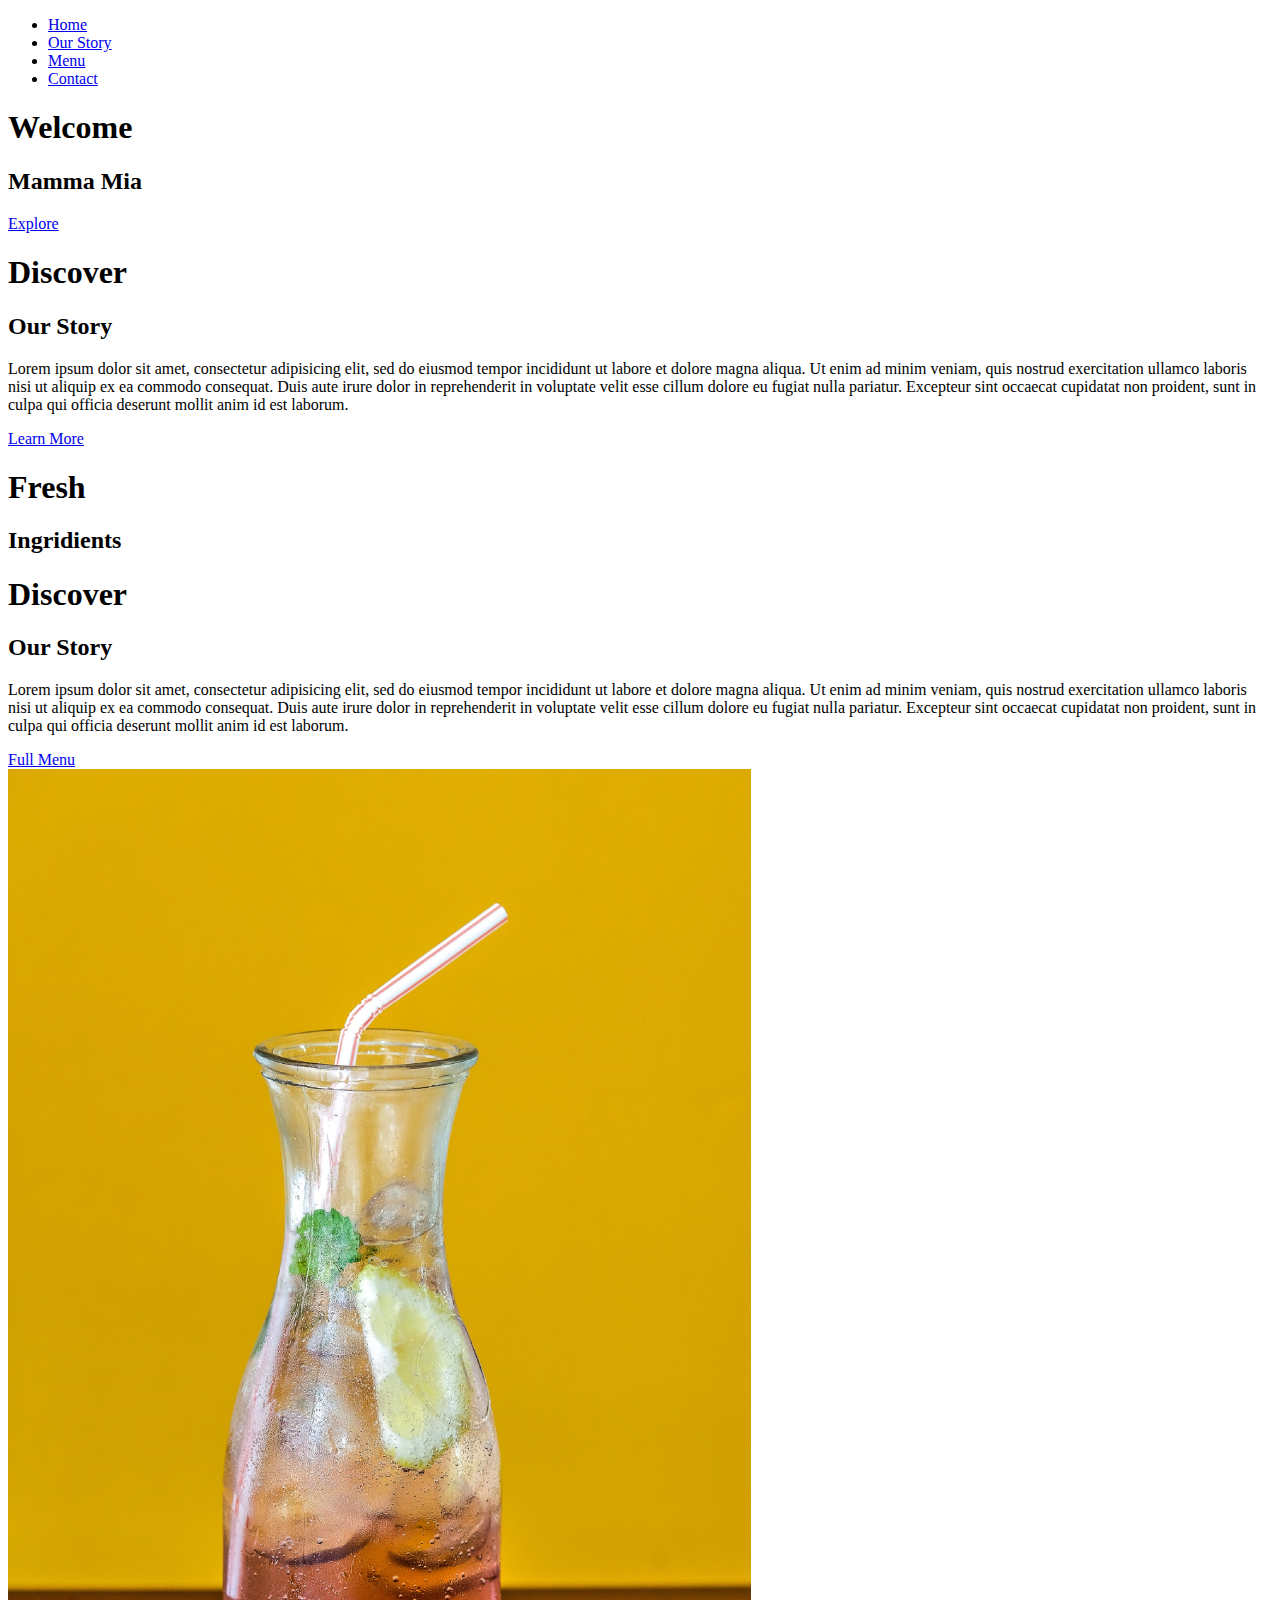
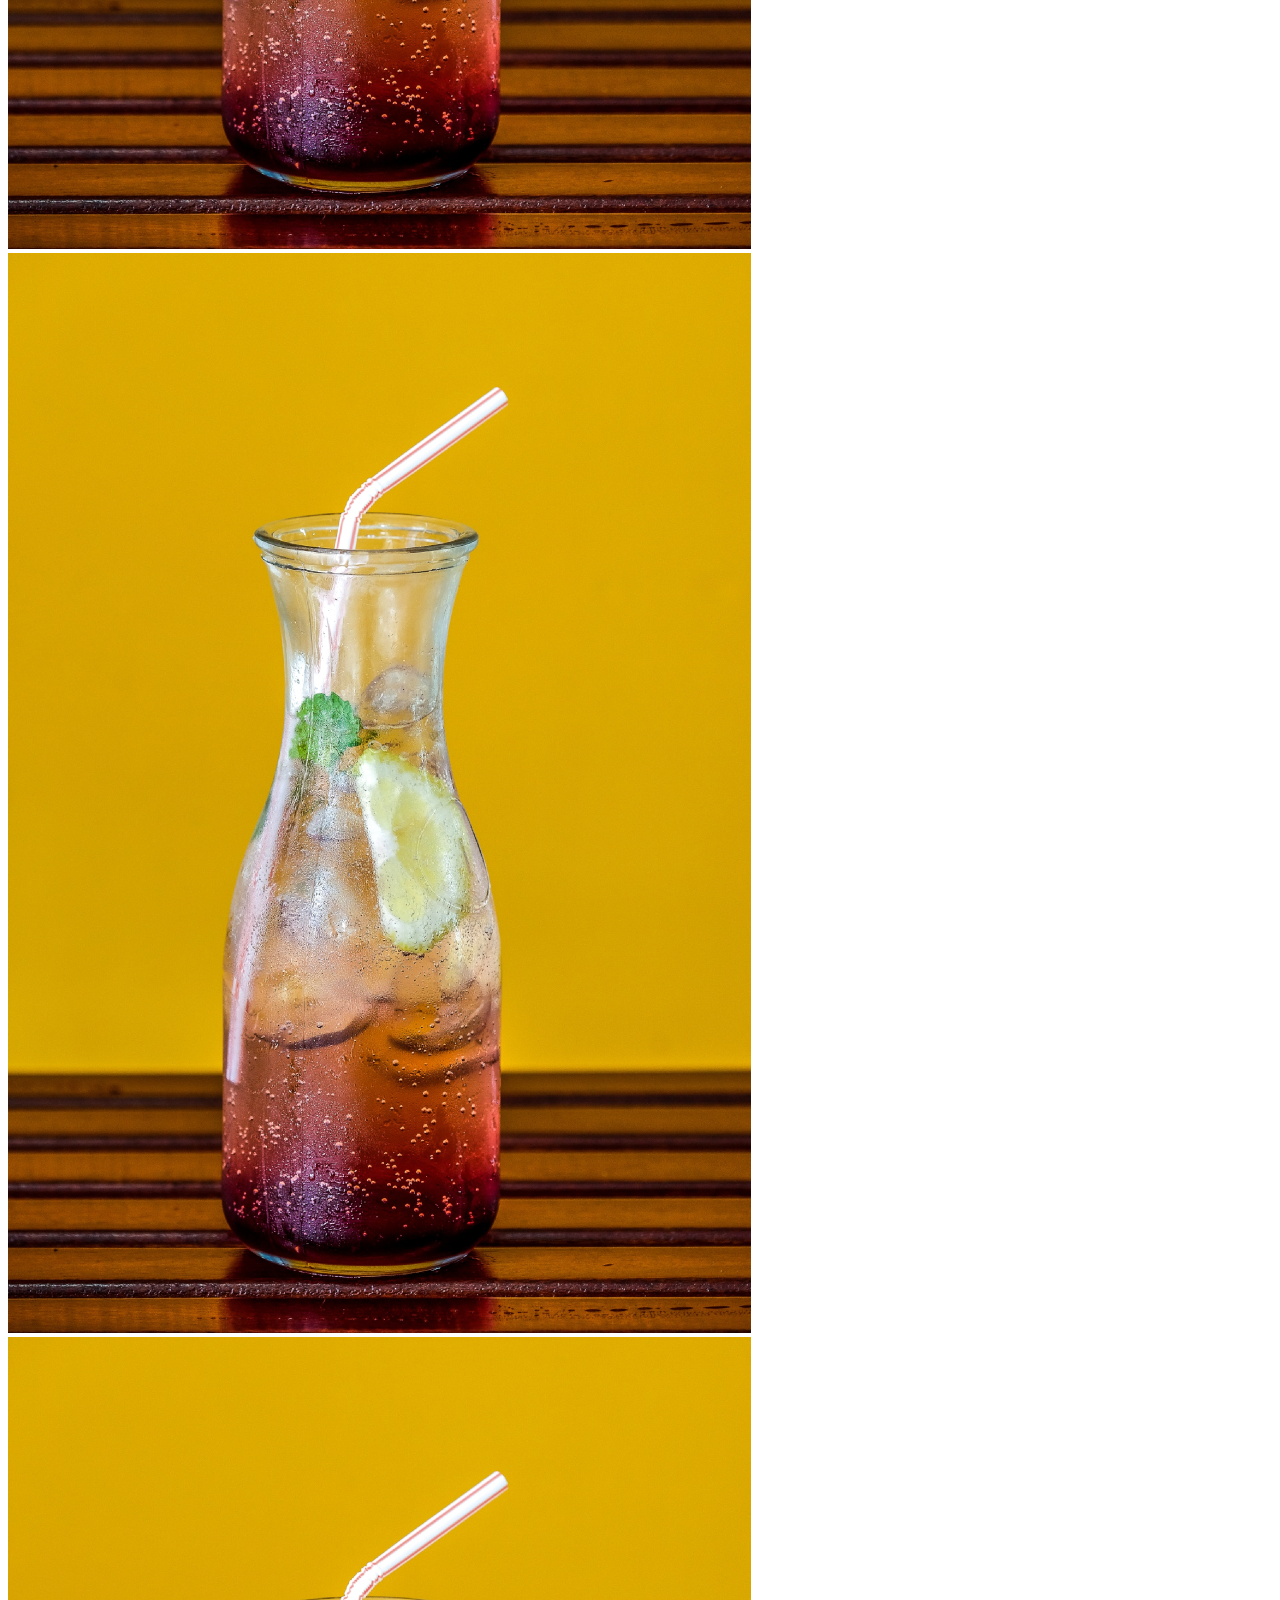
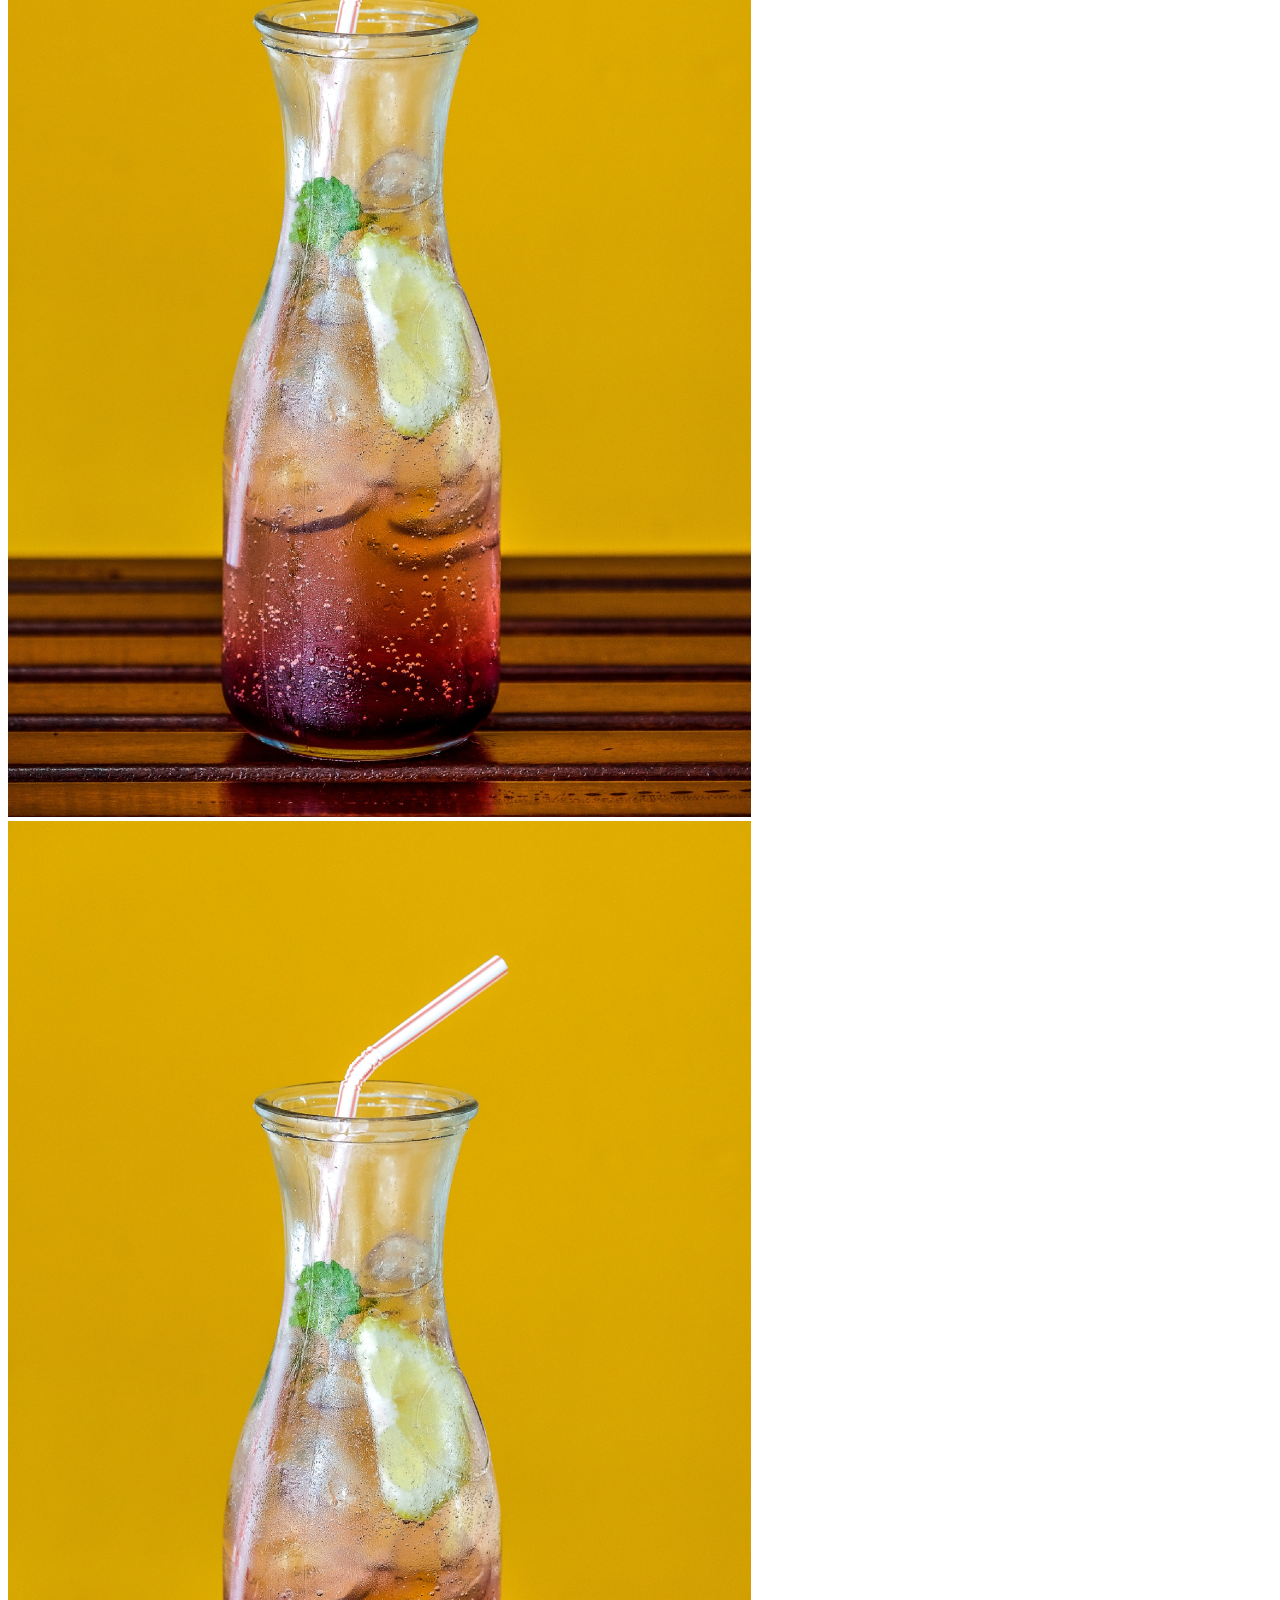
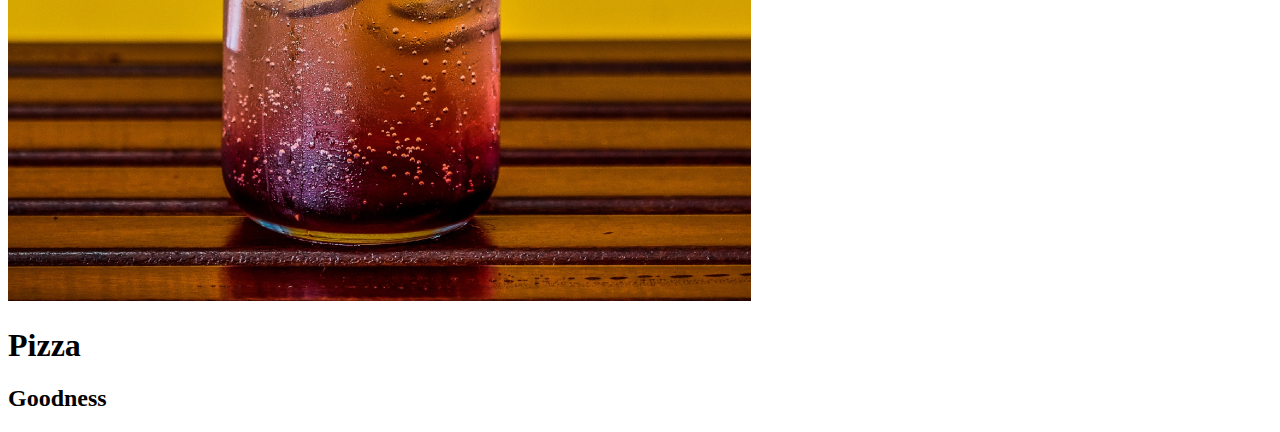
==== index.html @ bb750ffd "added first files" ====
<!DOCTYPE html>
<html lang="en">
<head>
    <meta charset="UTF-8">
    <meta name="viewport" content="width=device-width, initial-scale=1">
    <title>Pizza Mamma Mia</title>
    <link rel="stylesheet" href="styles.css">
</head>
<body>
	<header>
		<div class="manu">
			<span class="bar"></span>
		</div>
		<nav class="nav">
			<div class="overlay">
				<ul>
					<li><a href="#home">Home</a></li>
					<li><a href="#story">Our Story</a></li>
					<li><a href="#menu">Menu</a></li>
					<li><a href="#contact">Contact</a></li>
				</ul>
			</div>
		</nav>
		<div class="main-text">
			<h1>Welcome</h1>
			<h2>Mamma Mia</h2>
			<a href="#" class="btn main-btn">Explore</a>
		</div>
	</header>

	<section class="our-story" id="story">
		<div class="container">
			<h1 class="custom-font">Discover</h1>
			<h2 class="custom-font-secondary">Our Story</h2>
			<p>Lorem ipsum dolor sit amet, consectetur adipisicing elit, sed do eiusmod
			tempor incididunt ut labore et dolore magna aliqua. Ut enim ad minim veniam,
			quis nostrud exercitation ullamco laboris nisi ut aliquip ex ea commodo
			consequat. Duis aute irure dolor in reprehenderit in voluptate velit esse
			cillum dolore eu fugiat nulla pariatur. Excepteur sint occaecat cupidatat non
			proident, sunt in culpa qui officia deserunt mollit anim id est laborum.
			</p>
			<a href="#" class="btn btn-info">Learn More</a>
			<div class="store"></div>
		</div>
	</section>

    <section class="fresh-ingridients between-sec">
    	<div class="container">
    		<h1 class="custom-font">Fresh</h1>
    		<h2 class="custom-font-secondary between-sec-color">Ingridients</h2>
    	</div>
    </section>

    <section class="our-menu" id="menu">
		<div class="container">
			<h1 class="custom-font">Discover</h1>
			<h2 class="custom-font-secondary">Our Story</h2>
			<p>Lorem ipsum dolor sit amet, consectetur adipisicing elit, sed do eiusmod
			tempor incididunt ut labore et dolore magna aliqua. Ut enim ad minim veniam,
			quis nostrud exercitation ullamco laboris nisi ut aliquip ex ea commodo
			consequat. Duis aute irure dolor in reprehenderit in voluptate velit esse
			cillum dolore eu fugiat nulla pariatur. Excepteur sint occaecat cupidatat non
			proident, sunt in culpa qui officia deserunt mollit anim id est laborum.
			</p>
			<a href="#" class="btn btn-info">Full Menu</a>
			<div class="image-group">
				<img src="images/lemonade.jpeg" alt="">
				<img src="images/lemonade.jpeg" alt="">
				<img src="images/lemonade.jpeg" alt="">
				<img src="images/lemonade.jpeg" alt="">
			</div>
		</div>
	</section>

	<section class="pizza-goodness between-sec">
    	<div class="container">
    		<h1 class="custom-font">Pizza</h1>
    		<h2 class="custom-font-secondary between-sec-color">Goodness</h2>
    	</div>
    </section>

    <script src="https://ajax.googleapis.com/ajax/libs/jquery/3.3.1/jquery.min.js"></script>
    <script type="text/javascript" src="scripts.js"></script>
</body>
</html>
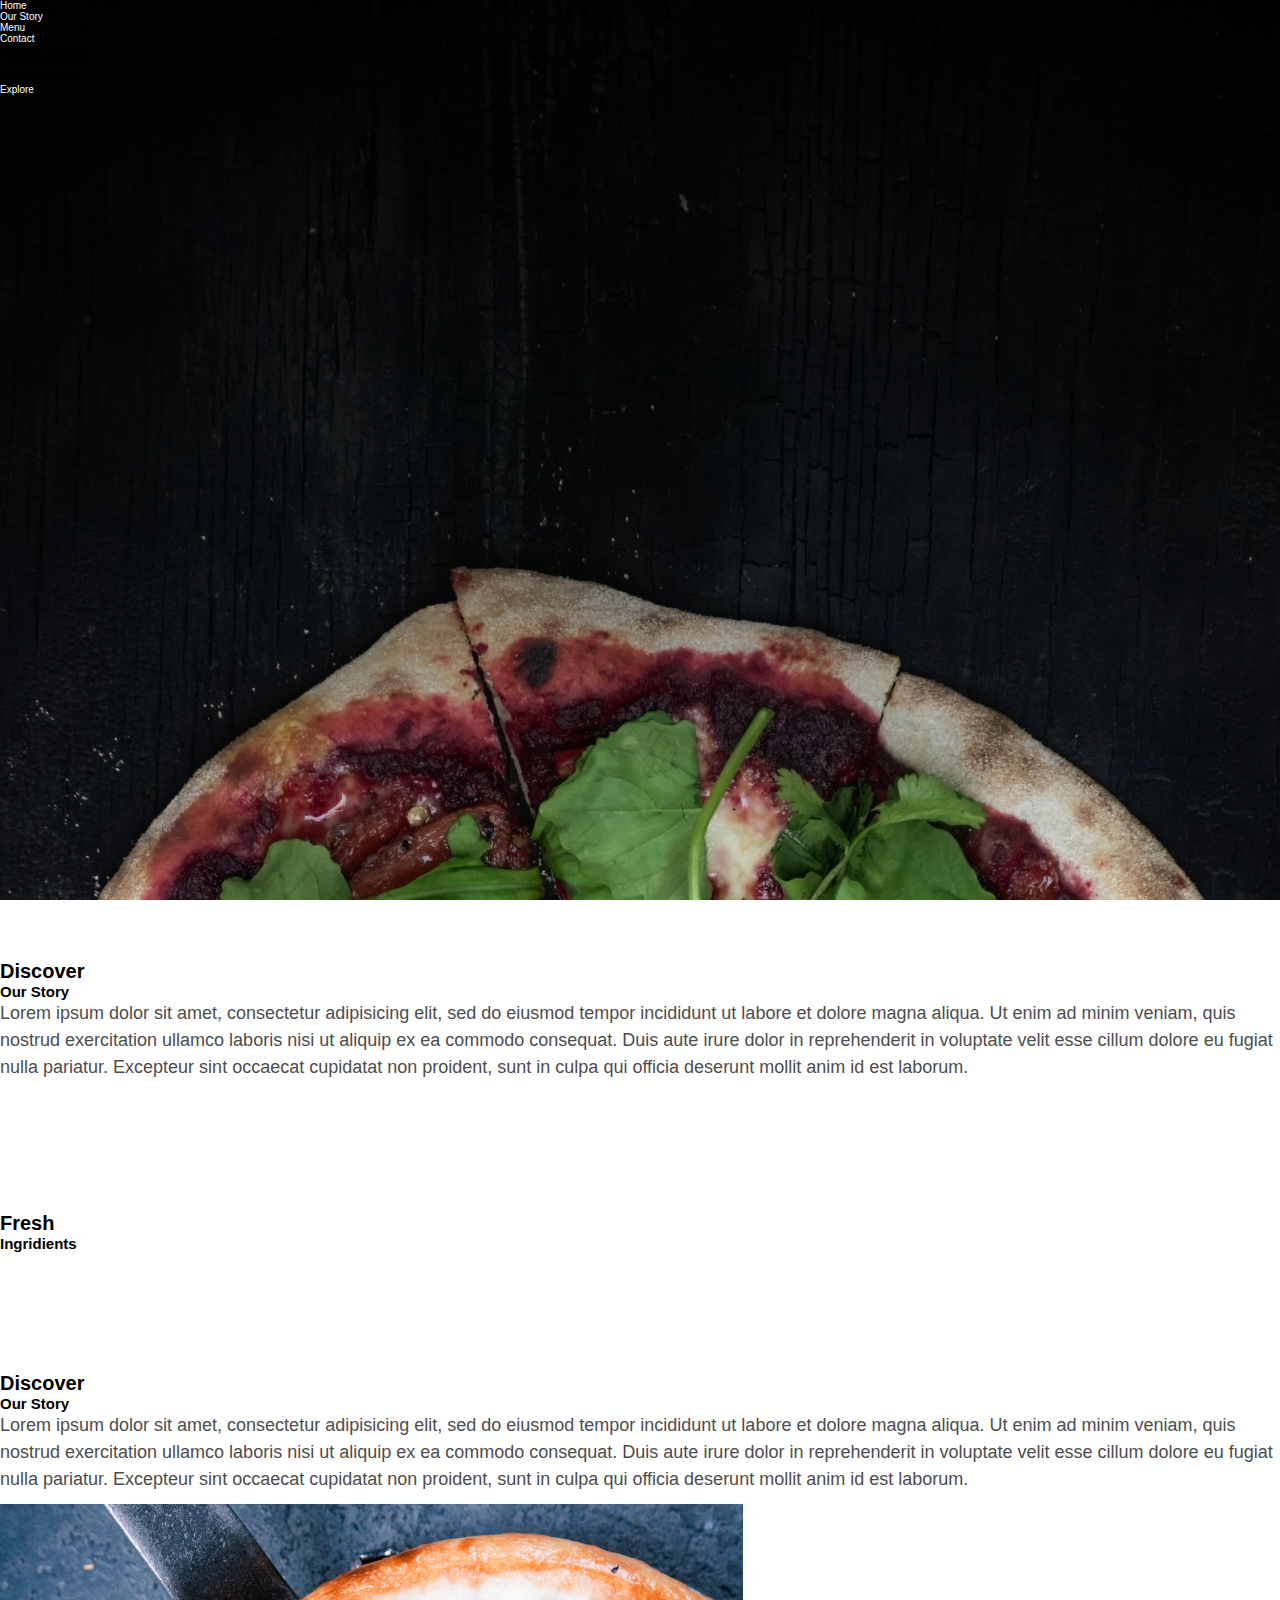
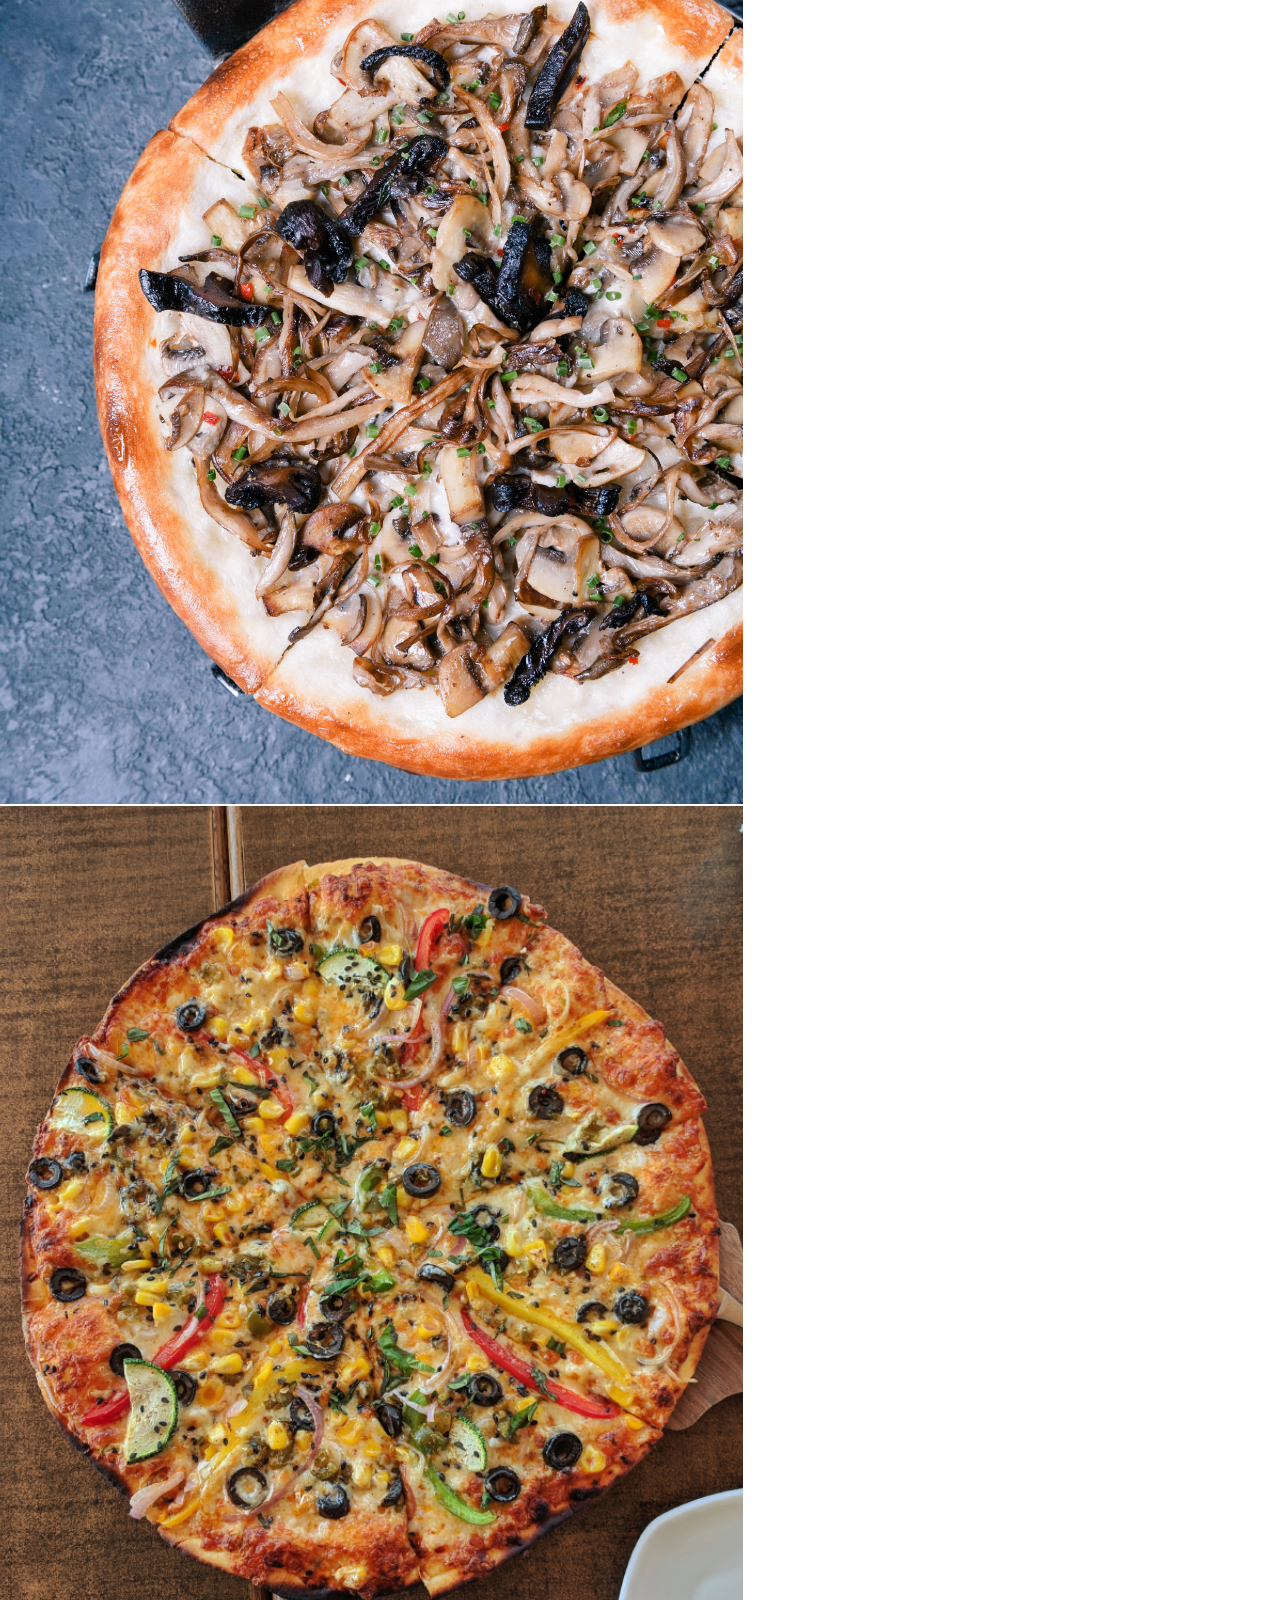
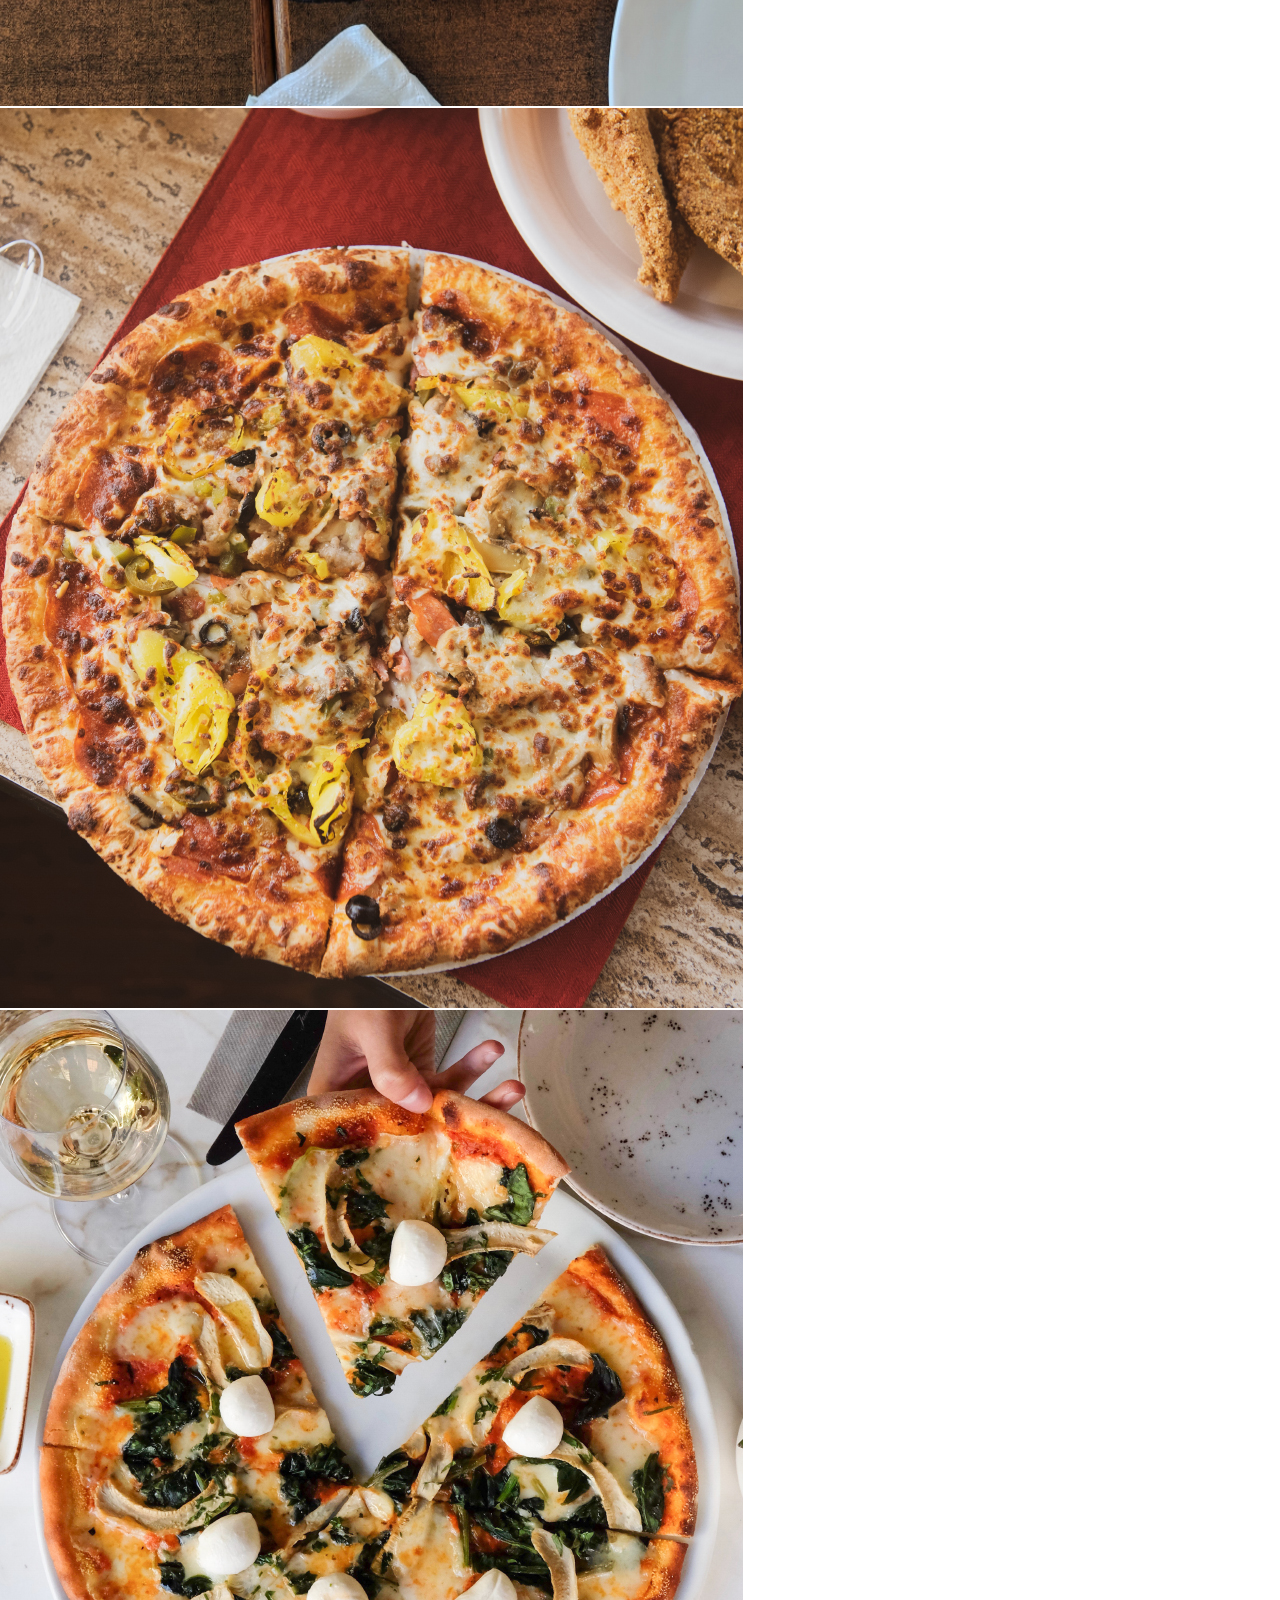
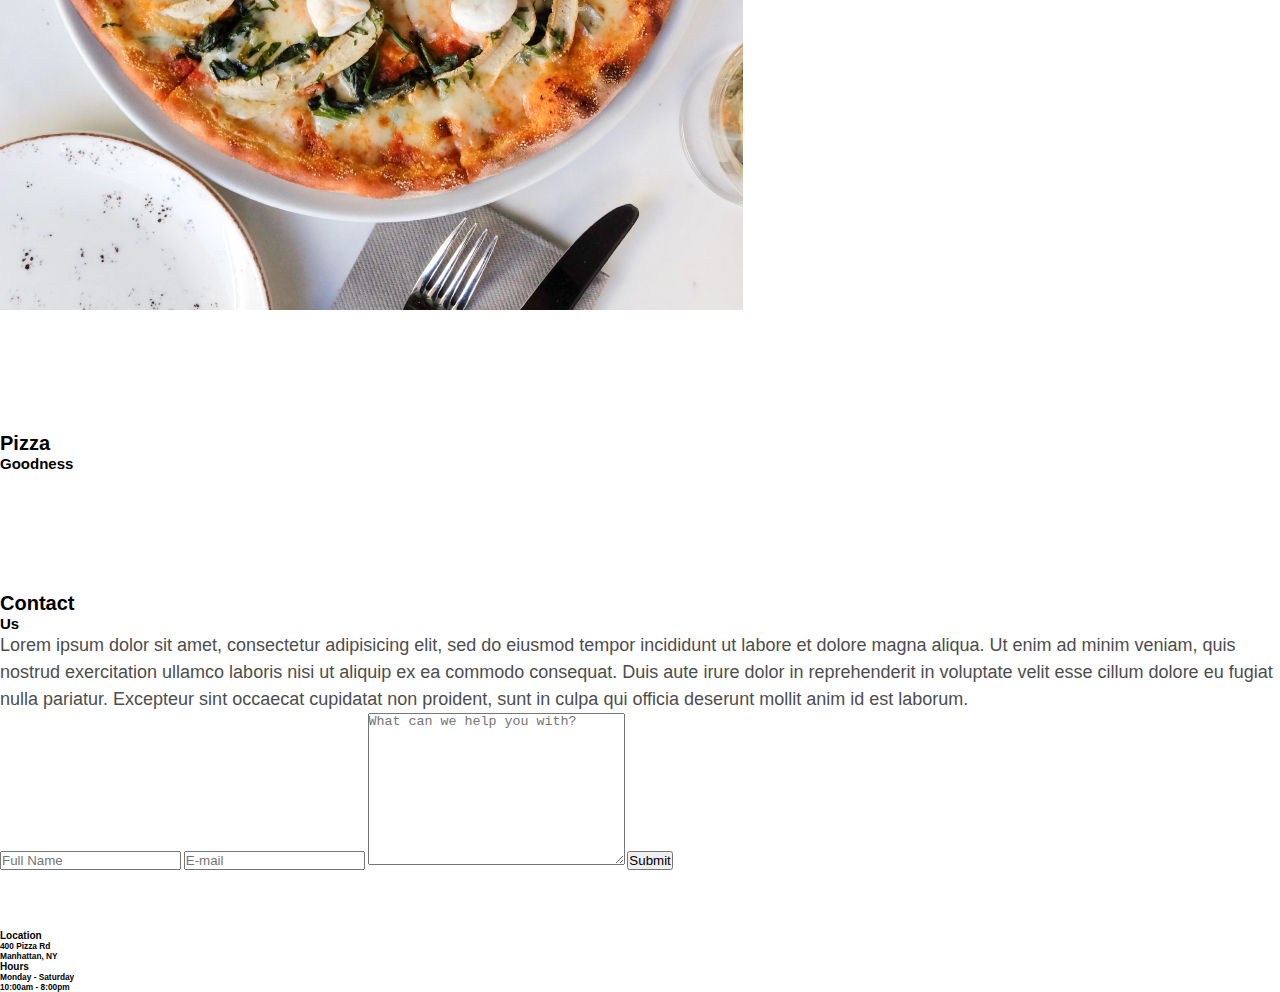
==== commit ac6e07b3: "added first part of css" ====
--- a/index.html
+++ b/index.html
@@ -64,10 +64,10 @@
 			</p>
 			<a href="#" class="btn btn-info">Full Menu</a>
 			<div class="image-group">
-				<img src="images/lemonade.jpeg" alt="">
-				<img src="images/lemonade.jpeg" alt="">
-				<img src="images/lemonade.jpeg" alt="">
-				<img src="images/lemonade.jpeg" alt="">
+				<img src="images/pizza.jpg" alt="">
+				<img src="images/pizza2.jpg" alt="">
+				<img src="images/pizza3.jpg" alt="">
+				<img src="images/pizza4.jpg" alt="">
 			</div>
 		</div>
 	</section>
@@ -78,6 +78,43 @@
     		<h2 class="custom-font-secondary between-sec-color">Goodness</h2>
     	</div>
     </section>
+    <section class="contact-us" id="contact">
+		<div class="container">
+			<h1 class="custom-font">Contact</h1>
+			<h2 class="custom-font-secondary">Us</h2>
+			<p>Lorem ipsum dolor sit amet, consectetur adipisicing elit, sed do eiusmod
+			tempor incididunt ut labore et dolore magna aliqua. Ut enim ad minim veniam,
+			quis nostrud exercitation ullamco laboris nisi ut aliquip ex ea commodo
+			consequat. Duis aute irure dolor in reprehenderit in voluptate velit esse
+			cillum dolore eu fugiat nulla pariatur. Excepteur sint occaecat cupidatat non
+			proident, sunt in culpa qui officia deserunt mollit anim id est laborum.
+			</p>
+			<form action="">
+				<input type="text" class="input" placeholder="Full Name" name="name" required>
+				<input type="text" class="input" placeholder="E-mail" name="email" required>
+				<textarea name="message" id="" cols="30" rows="10" class="text-area" placeholder="What can we help you with?" required=""></textarea>
+				<input type="submit" name="" class="input btn btn-submit">
+			</form>
+		</div>
+	</section>
+	<footer>
+		<div class="locations">
+			<h4>Location</h4>
+			<div class="location">
+				<h5>400 Pizza Rd <br>
+				Manhattan, NY
+				</h5>
+			</div>
+		</div>
+		<div class="hours">
+			<h4>Hours</h4>
+			<div class="days">
+				<h5>Monday - Saturday<br>
+				10:00am - 8:00pm
+				</h5>
+			</div>
+		</div>
+	</footer>
 
     <script src="https://ajax.googleapis.com/ajax/libs/jquery/3.3.1/jquery.min.js"></script>
     <script type="text/javascript" src="scripts.js"></script>
--- a/styles.css
+++ b/styles.css
@@ -0,0 +1,75 @@
+/*start global styles*/
+*,
+*::before,
+*::after{
+	margin: 0;
+	padding: 0;
+	box-sizing: border-box;
+}
+
+html{
+	font-size: 10px;
+	font-family: 'Roboto', sans-serif;
+}
+
+:root{
+	--main-font-color: #f2b632;
+	--main-white: #fff;
+	--main-font-dark-gray:#4d4d4d;
+	--main-footer-bg-color:#141414;
+	--main-footer-family:'Cheddar Jack', cursive;
+}
+ 
+section{
+	padding: 6rem 0;
+}
+
+p{
+	line-height: 1.5;
+	font-size: 1.8rem;
+	font-weight: 300;
+	color: var(--main-font-dark-gray);
+}
+
+a{
+	text-decoration: none;
+	color: var(--main-white);
+}
+/*end global styles*/
+
+/*start reusable classes*/
+/*end reusable classes*/
+
+/*start header*/
+header{
+	width: 100%;
+	height: 100vh;
+	background: linear-gradient(to bottom, rgba(0,0,0,0.9), transparent), url('images/hero.jpg') bottom no-repeat;
+	background-size: cover;
+}	
+/*start header - nav toggle*/
+/*end header - nav toggle*/
+/*start header - nav*/
+/*end header - nav*/
+/*start header - main text*/
+/*end header - main text*/
+/*end header*/
+
+
+/*start our story*/
+/*end our story*/
+
+/*start fresh ingridients*/
+/*end fresh ingridients*/
+
+/*start our menu*/
+/*end our menu*/
+
+/*start pizza goodness*/
+/*end pizza goodness*/
+
+/*start contact*/
+/*end contact*/
+
+/*start footer*/
+/*end footer*/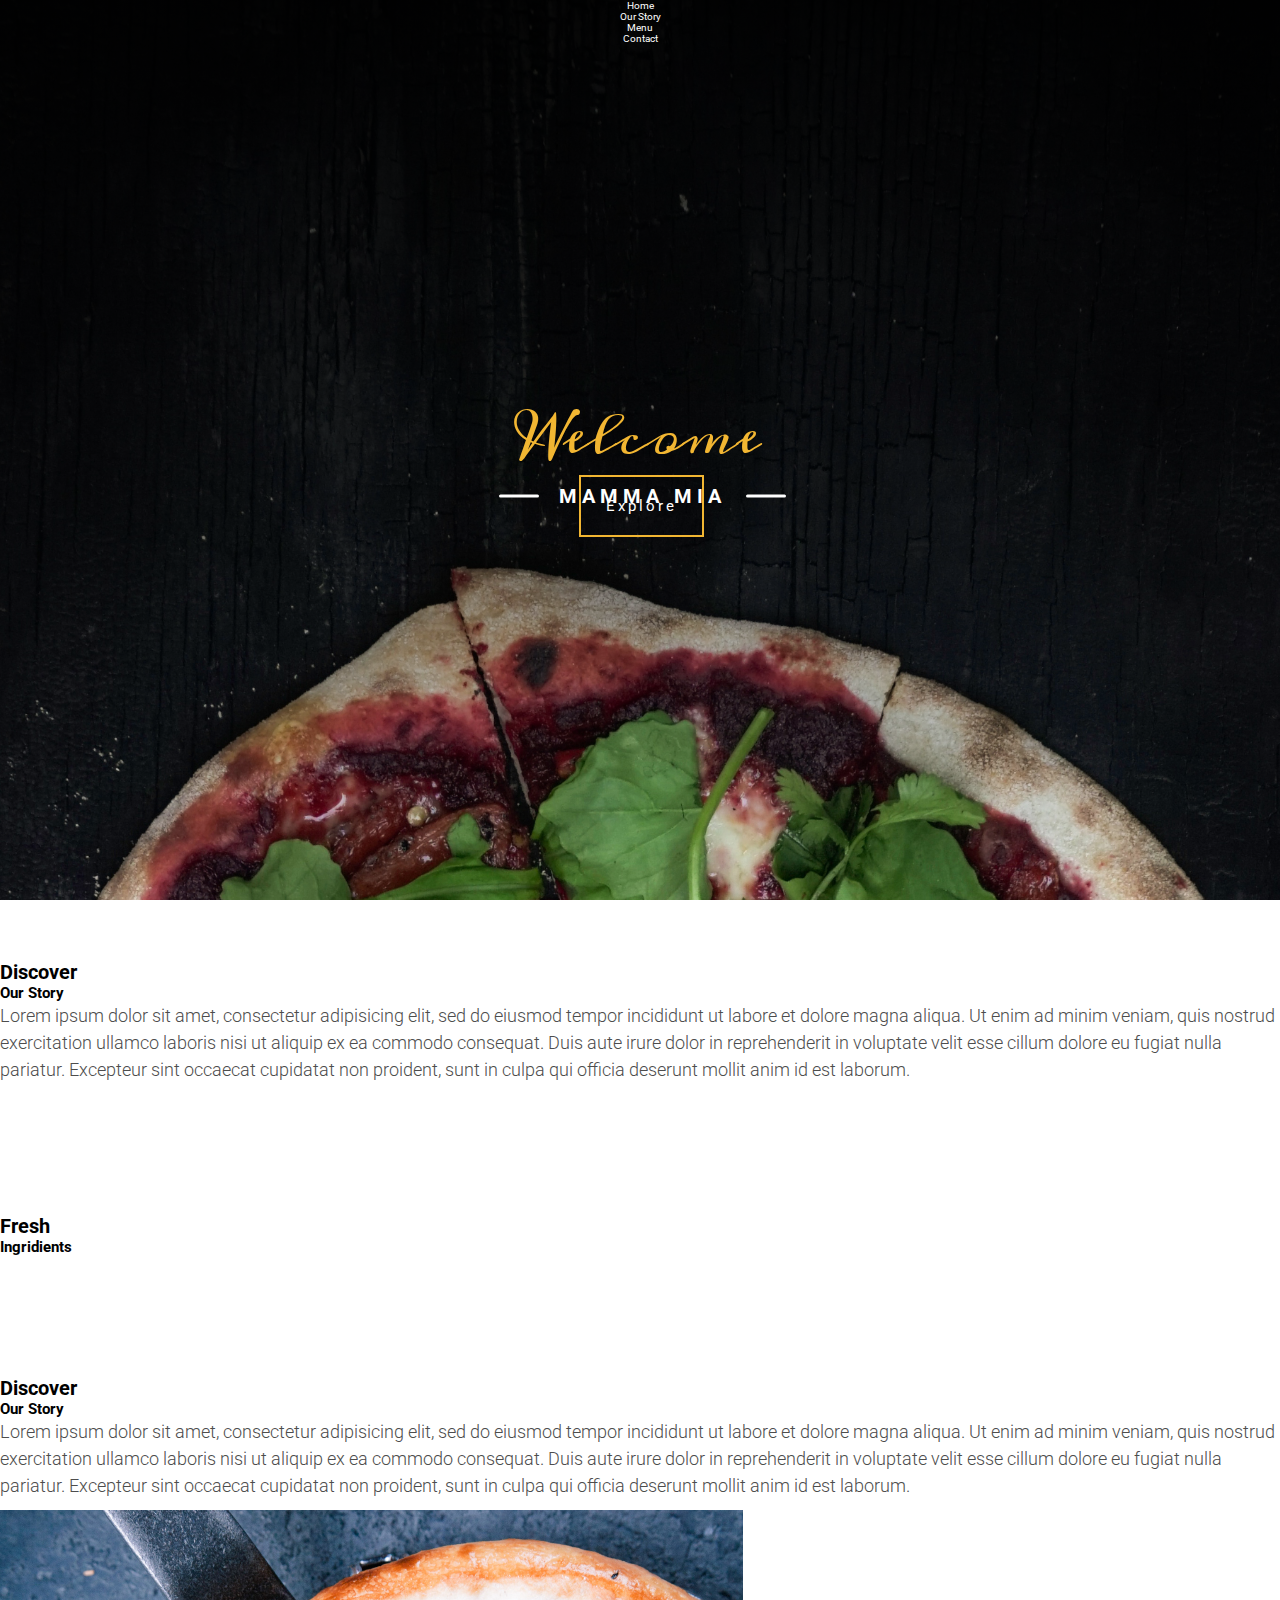
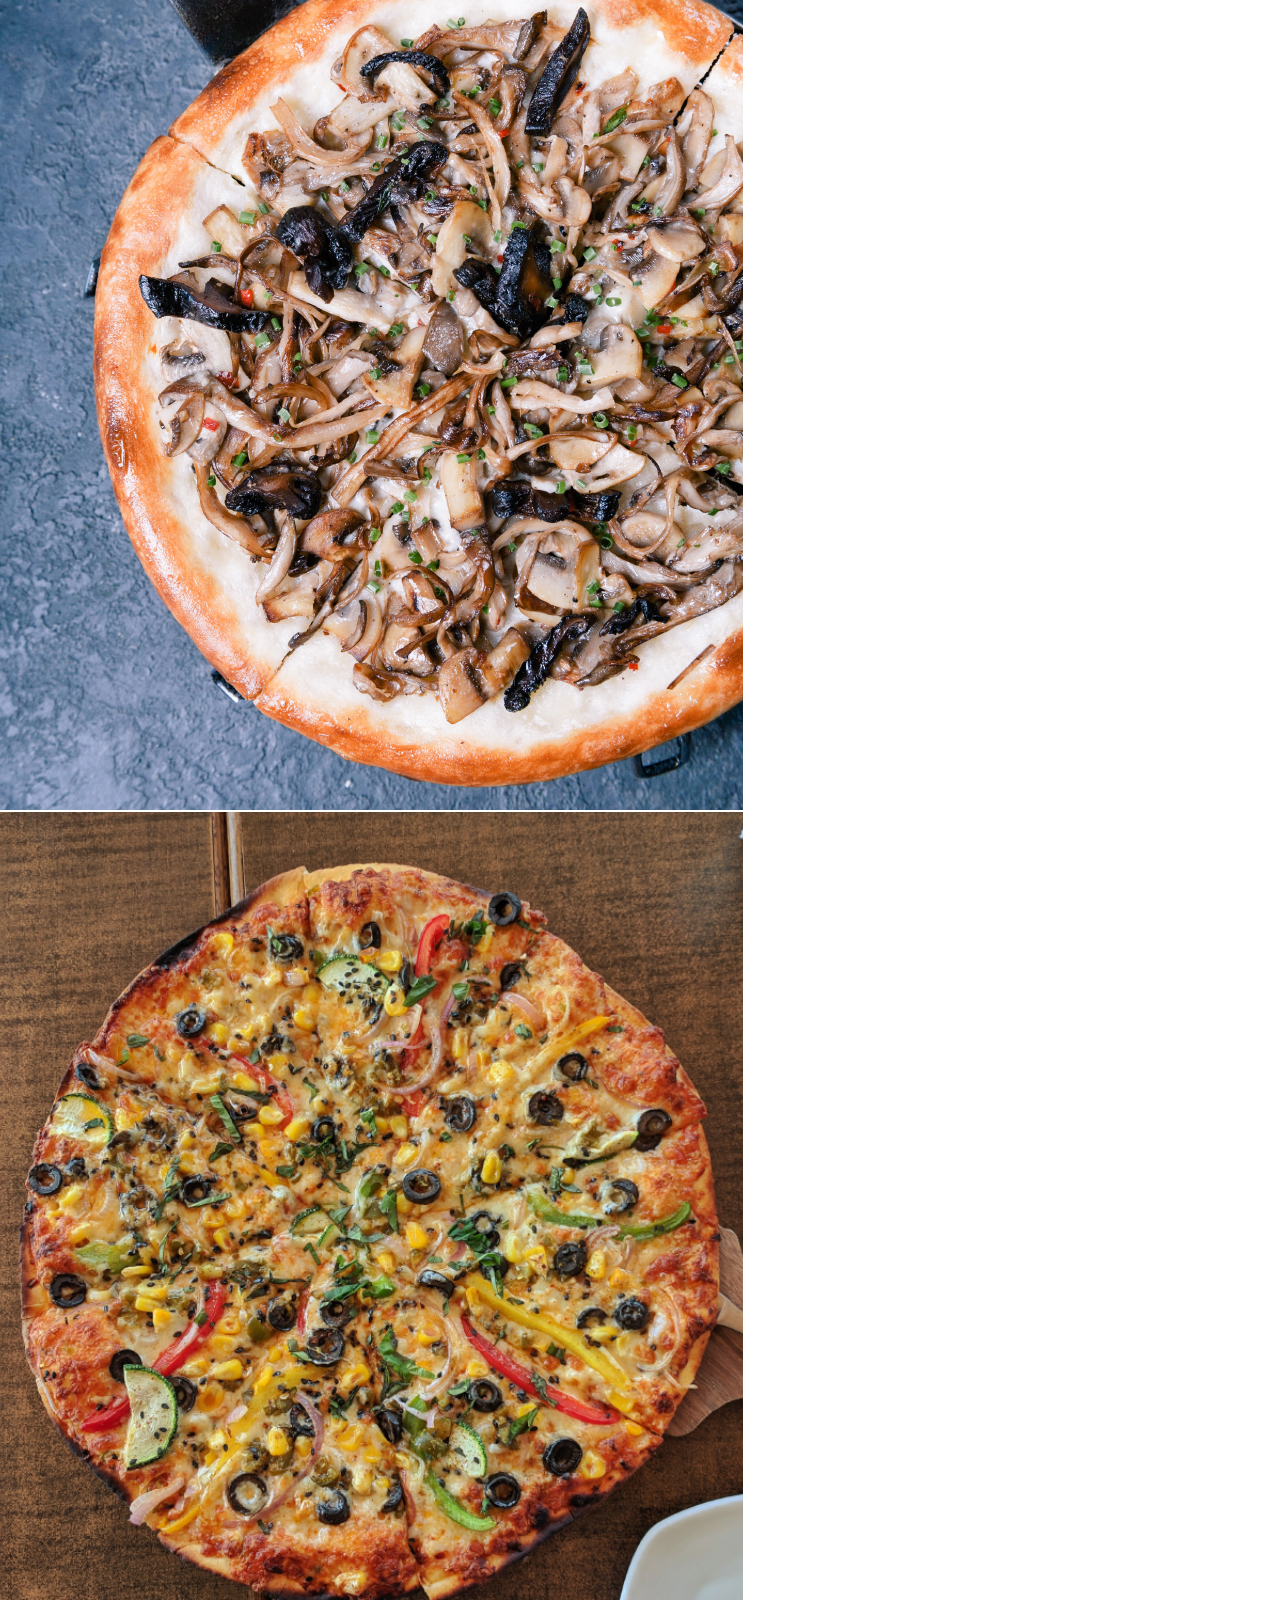
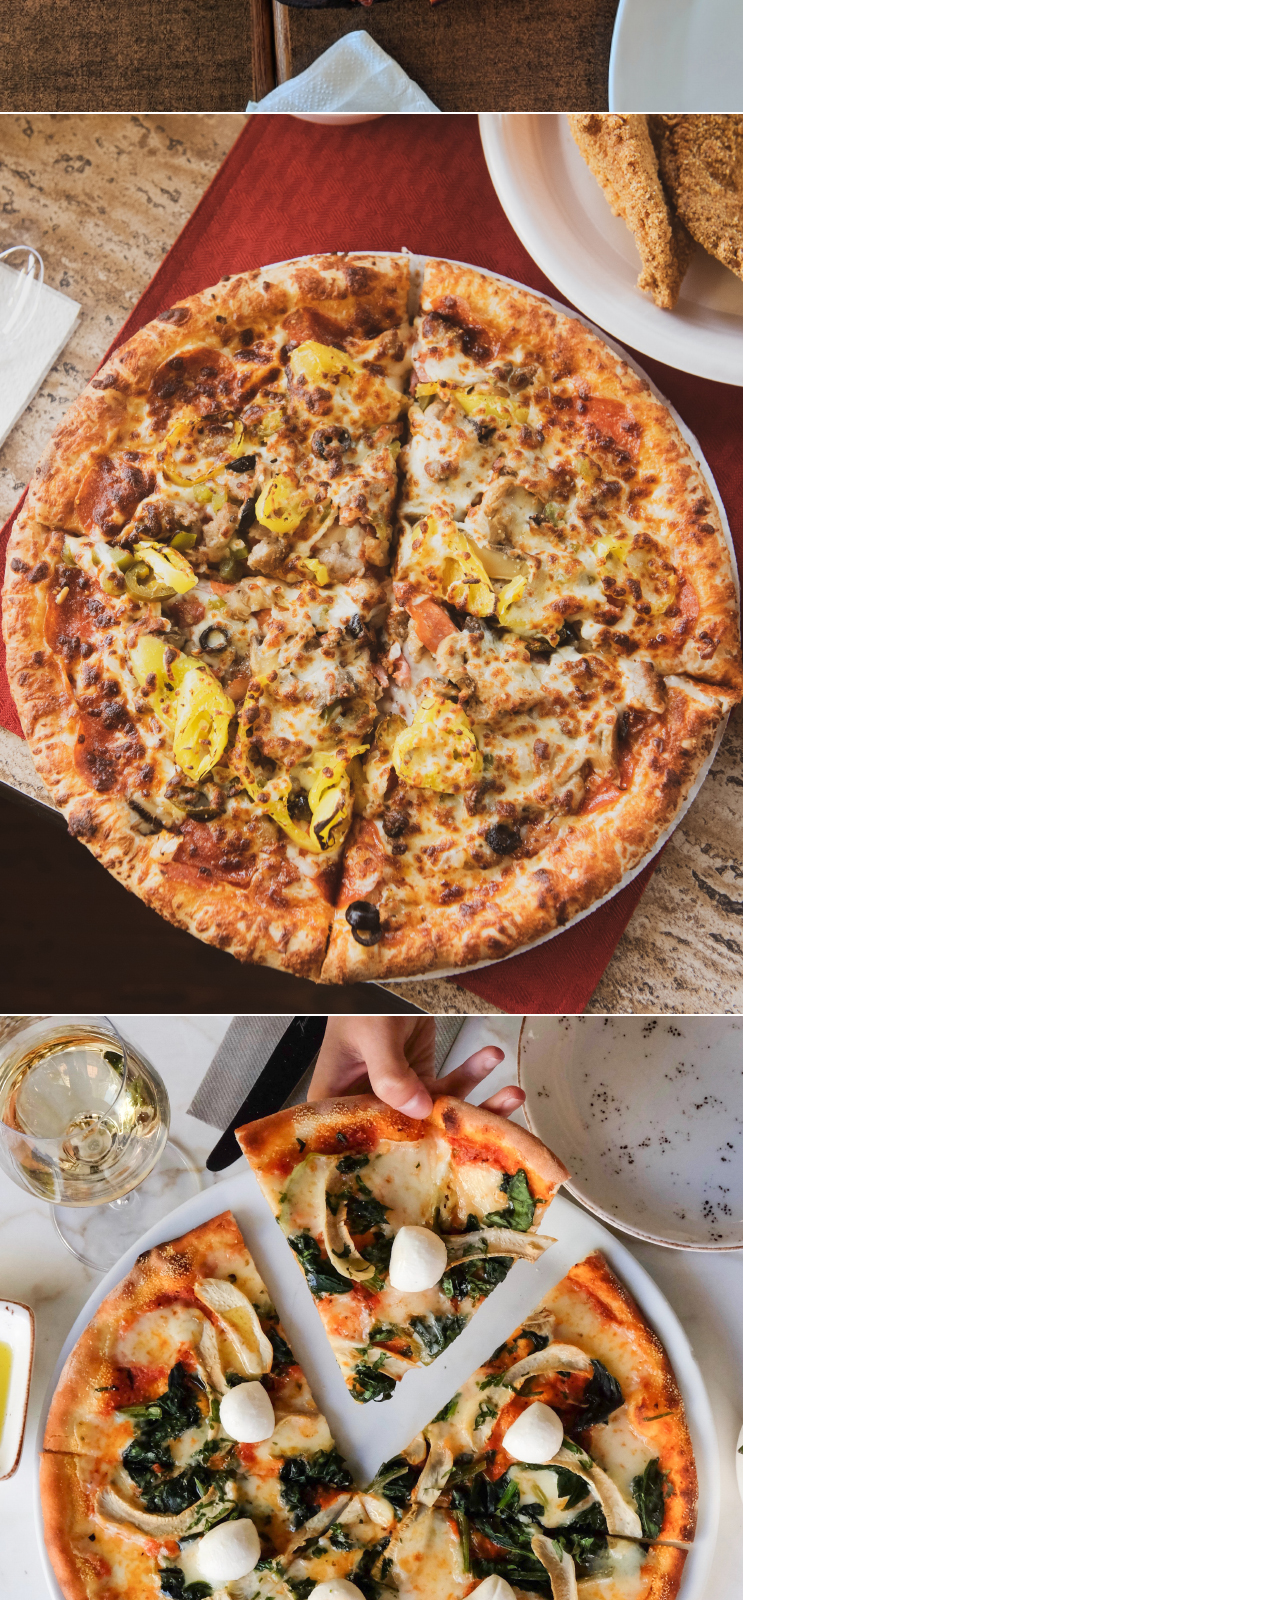
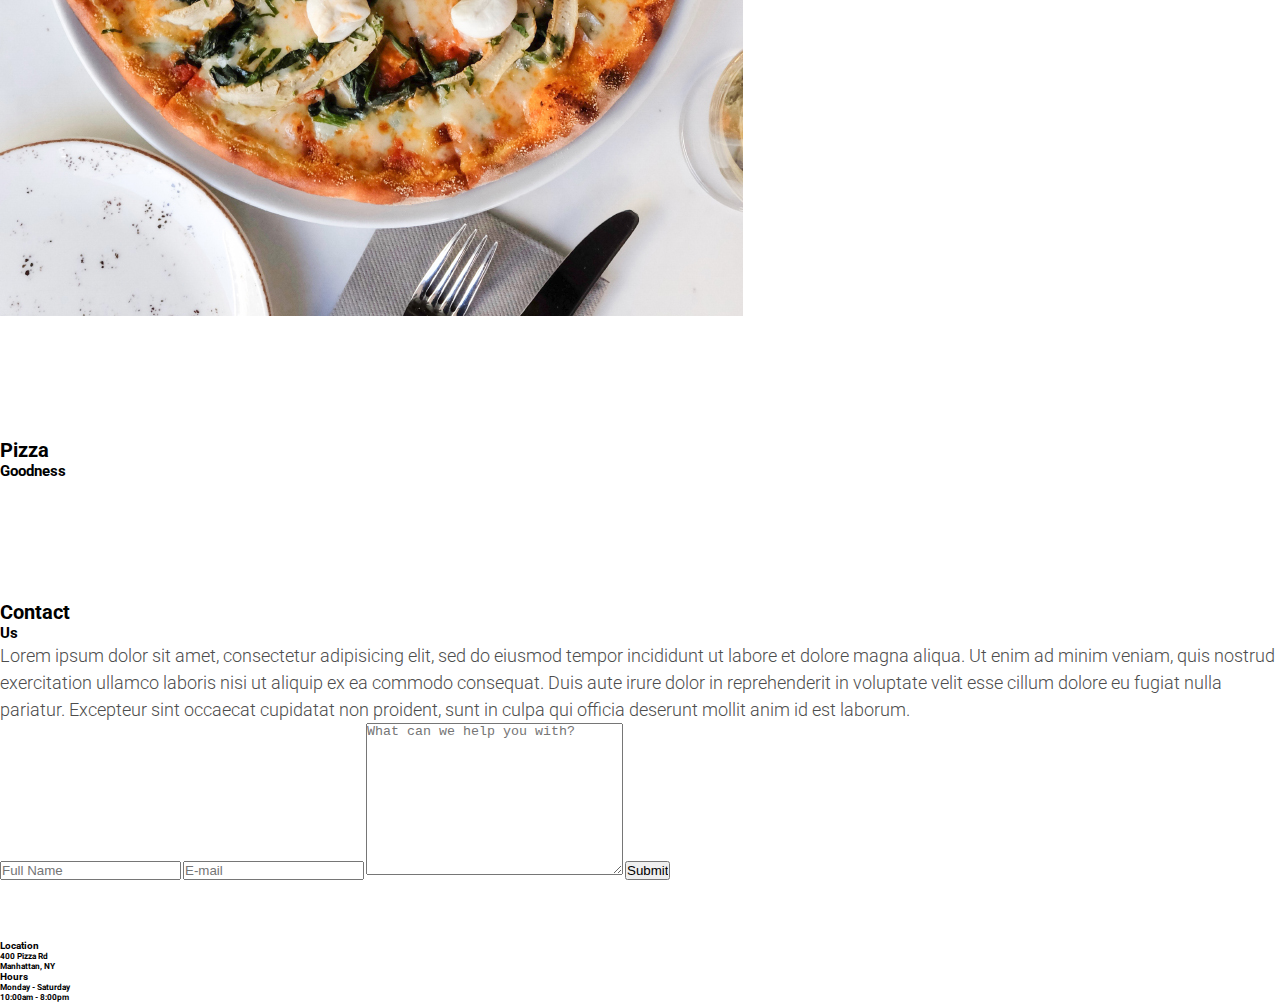
==== commit 961447fc: "changes in css files" ====
--- a/index.html
+++ b/index.html
@@ -5,6 +5,8 @@
     <meta name="viewport" content="width=device-width, initial-scale=1">
     <title>Pizza Mamma Mia</title>
     <link rel="stylesheet" href="styles.css">
+    <link href="https://fonts.googleapis.com/css?family=Roboto&display=swap" rel="stylesheet">
+    <link href="https://fonts.googleapis.com/css?family=Meddon&display=swap" rel="stylesheet">
 </head>
 <body>
 	<header>
--- a/styles.css
+++ b/styles.css
@@ -17,7 +17,7 @@
 	--main-white: #fff;
 	--main-font-dark-gray:#4d4d4d;
 	--main-footer-bg-color:#141414;
-	--main-footer-family:'Cheddar Jack', cursive;
+	--main-font-family:'Meddon', cursive;
 }
  
 section{
@@ -46,13 +46,76 @@
 	height: 100vh;
 	background: linear-gradient(to bottom, rgba(0,0,0,0.9), transparent), url('images/hero.jpg') bottom no-repeat;
 	background-size: cover;
+	display: flex;
+	flex-direction: column;
+	text-align: center;
+	position: relative;
 }	
+
 /*start header - nav toggle*/
 /*end header - nav toggle*/
 /*start header - nav*/
 /*end header - nav*/
 /*start header - main text*/
 /*end header - main text*/
+.main-text{
+	line-height: 0;
+	margin: auto;
+	color: var(--main-white);
+	user-select: none;
+}
+
+.main-text h1{
+	font-family: var(--main-font-family);
+	color: var(--main-font-color);
+	font-size: 5rem;
+	font-weight: 100;
+	margin-bottom: 5rem;
+}
+
+.main-text h2{
+	text-transform: uppercase;
+	letter-spacing: 5px;
+	margin-right: -5px;
+	font-size: 2rem;
+	line-height: 1;
+	position: relative;
+}
+
+.main-text h2::before,
+.main-text h2::after{
+	content: '';
+	width: 4rem;
+	height: 3px;
+	top: 50%;
+	transform: translateY(-50%);
+	position: absolute;
+	background-color: var(--main-white);
+	border-radius: 8px;
+}
+
+.main-text h2::before{
+	right: -2rem;
+}
+
+.main-text h2::after{
+	left: -2rem;
+}
+
+.main-btn{
+	font-size: 1.5rem;
+	border:2px solid var(--main-font-color);
+	padding: 2rem 2.5rem;
+	letter-spacing: 3px;
+	margin-right: -3px;
+	position: relative;
+	margin-top:3rem;
+}
+
+.main-btn:hover{
+	transform: translateY(-3px);
+	
+}
 /*end header*/
 
 
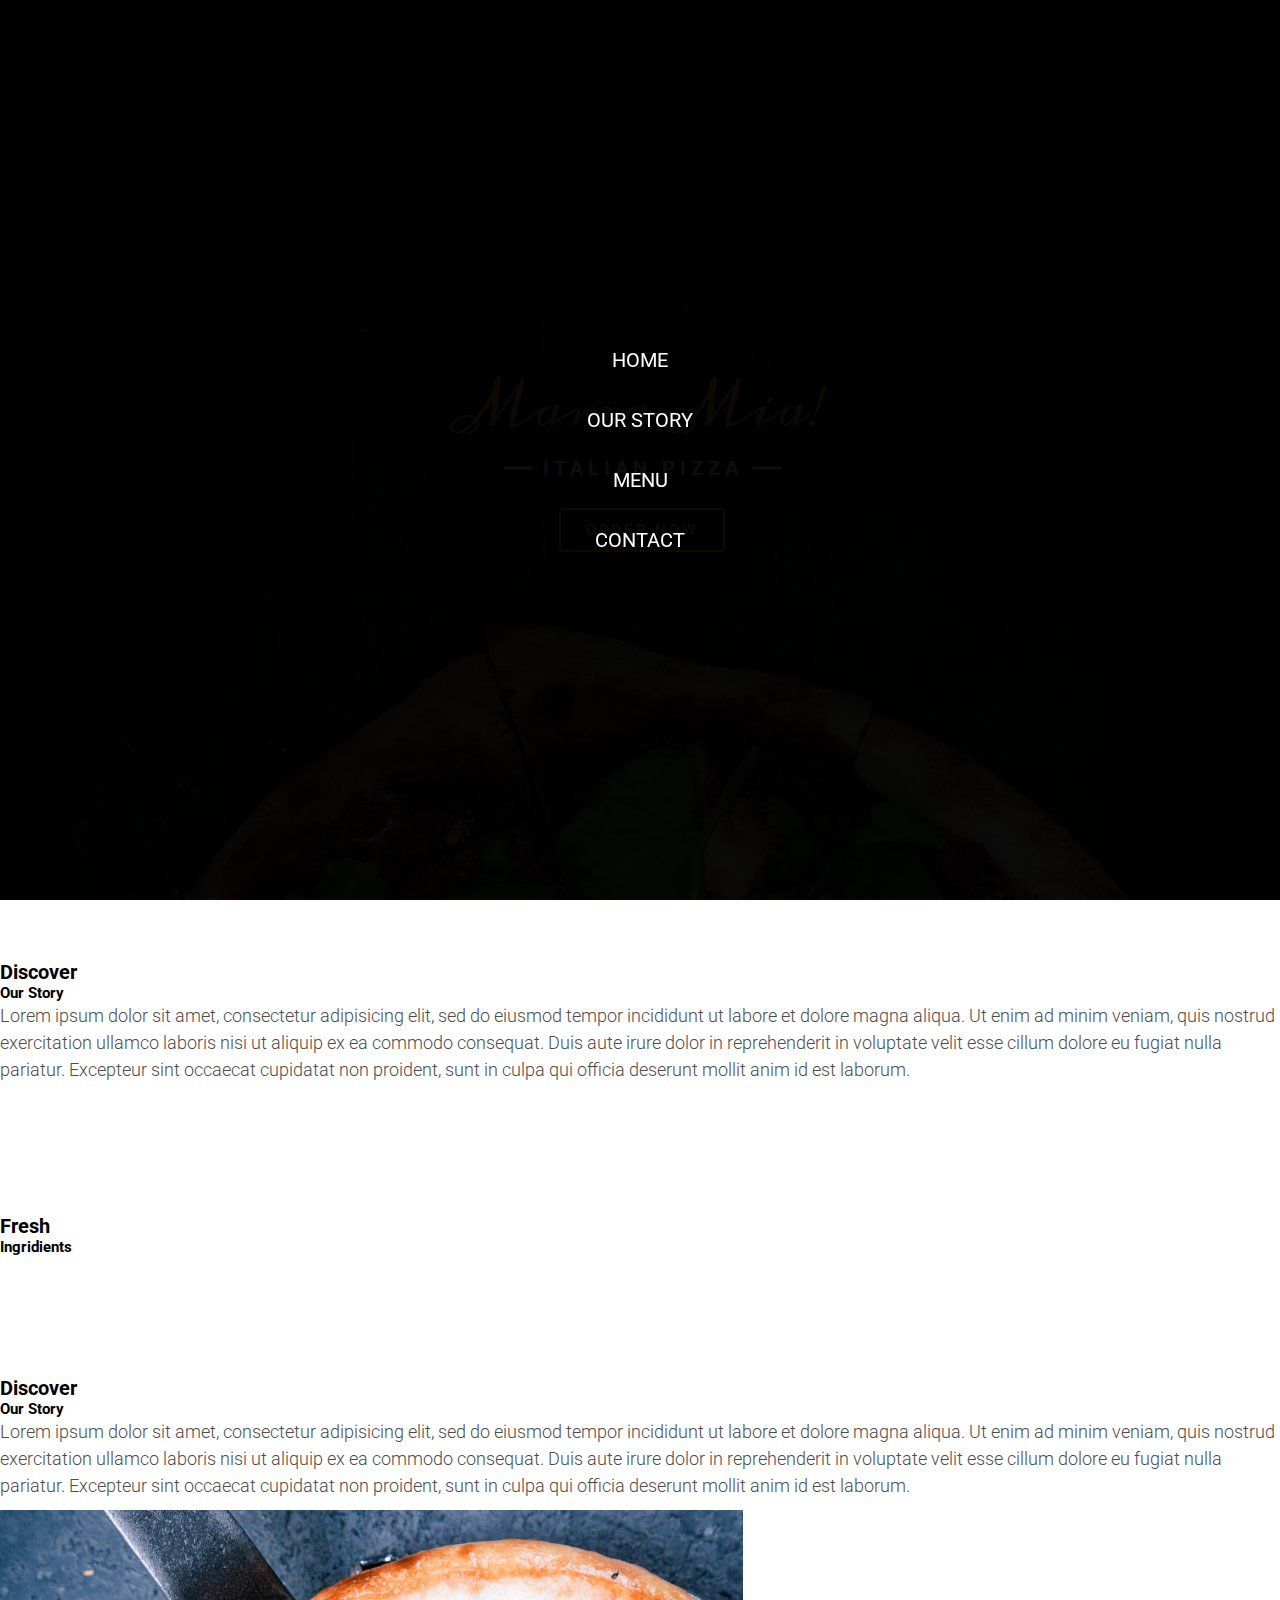
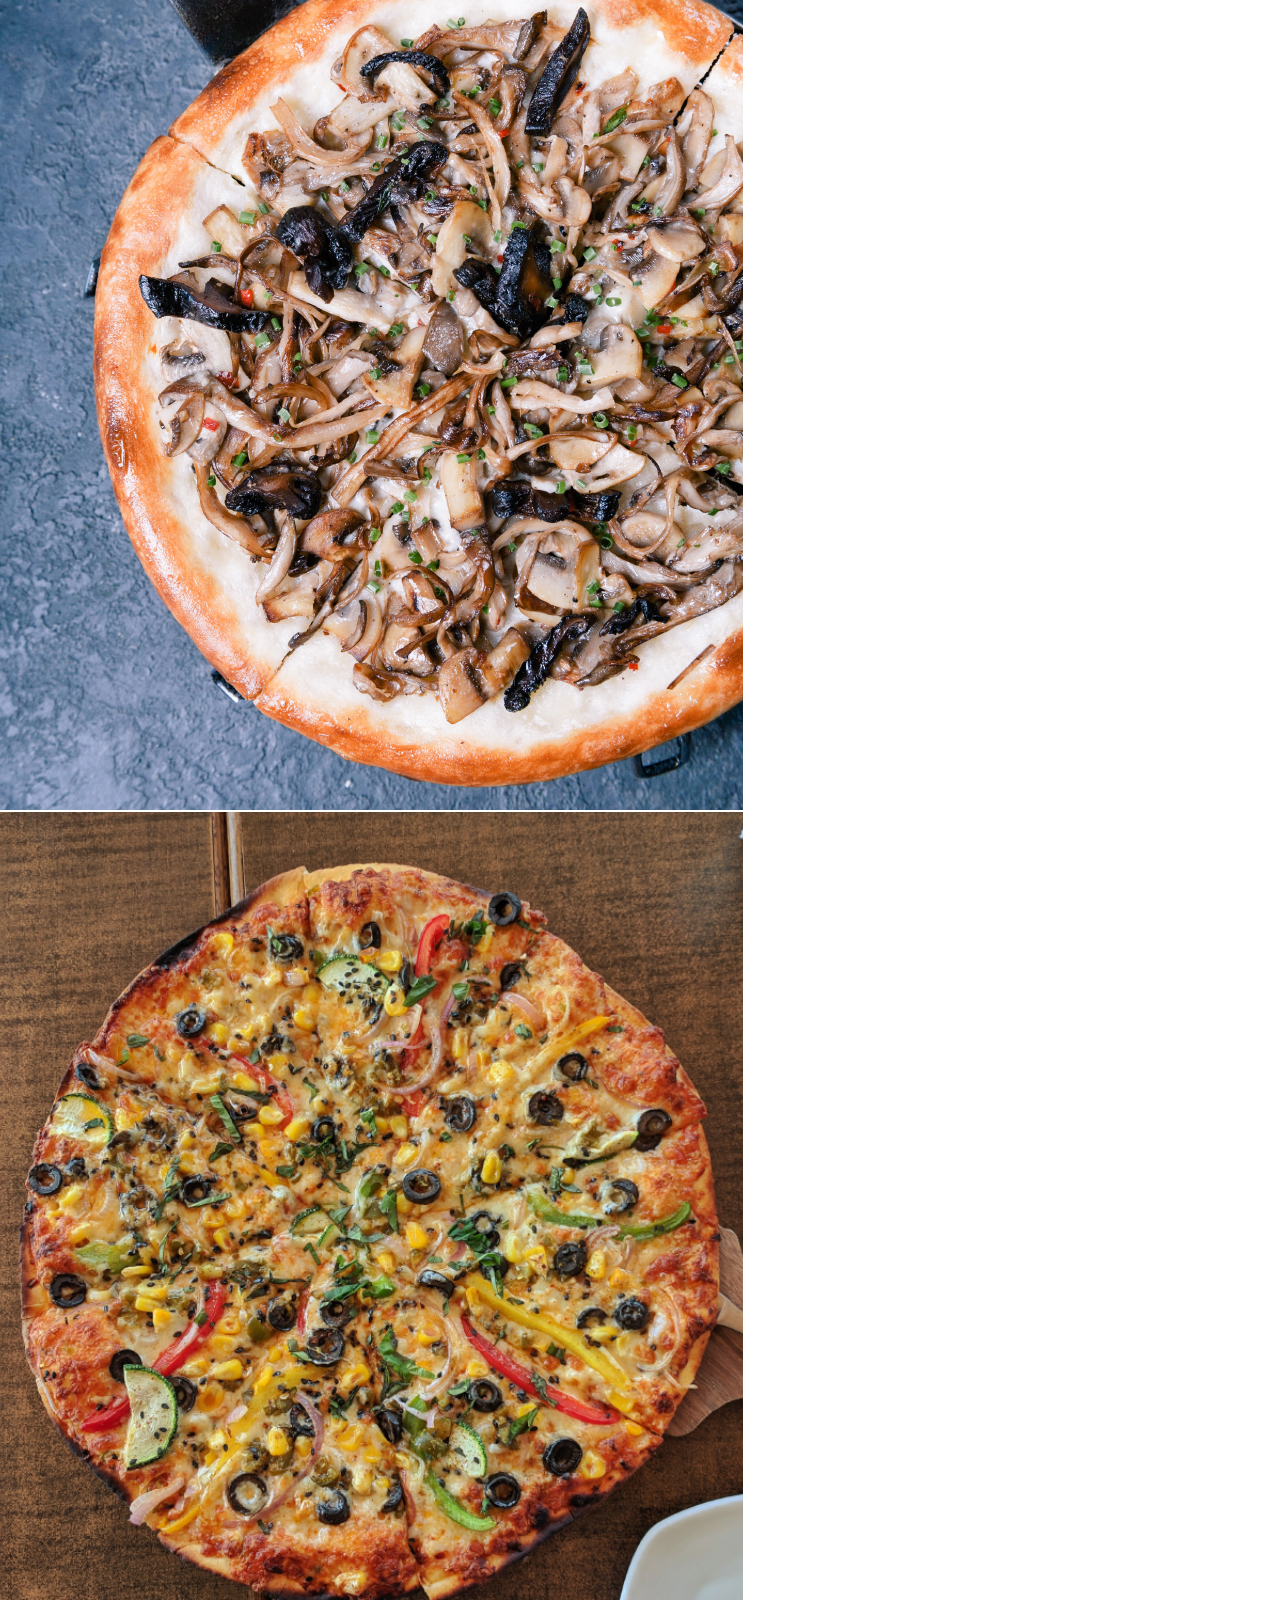
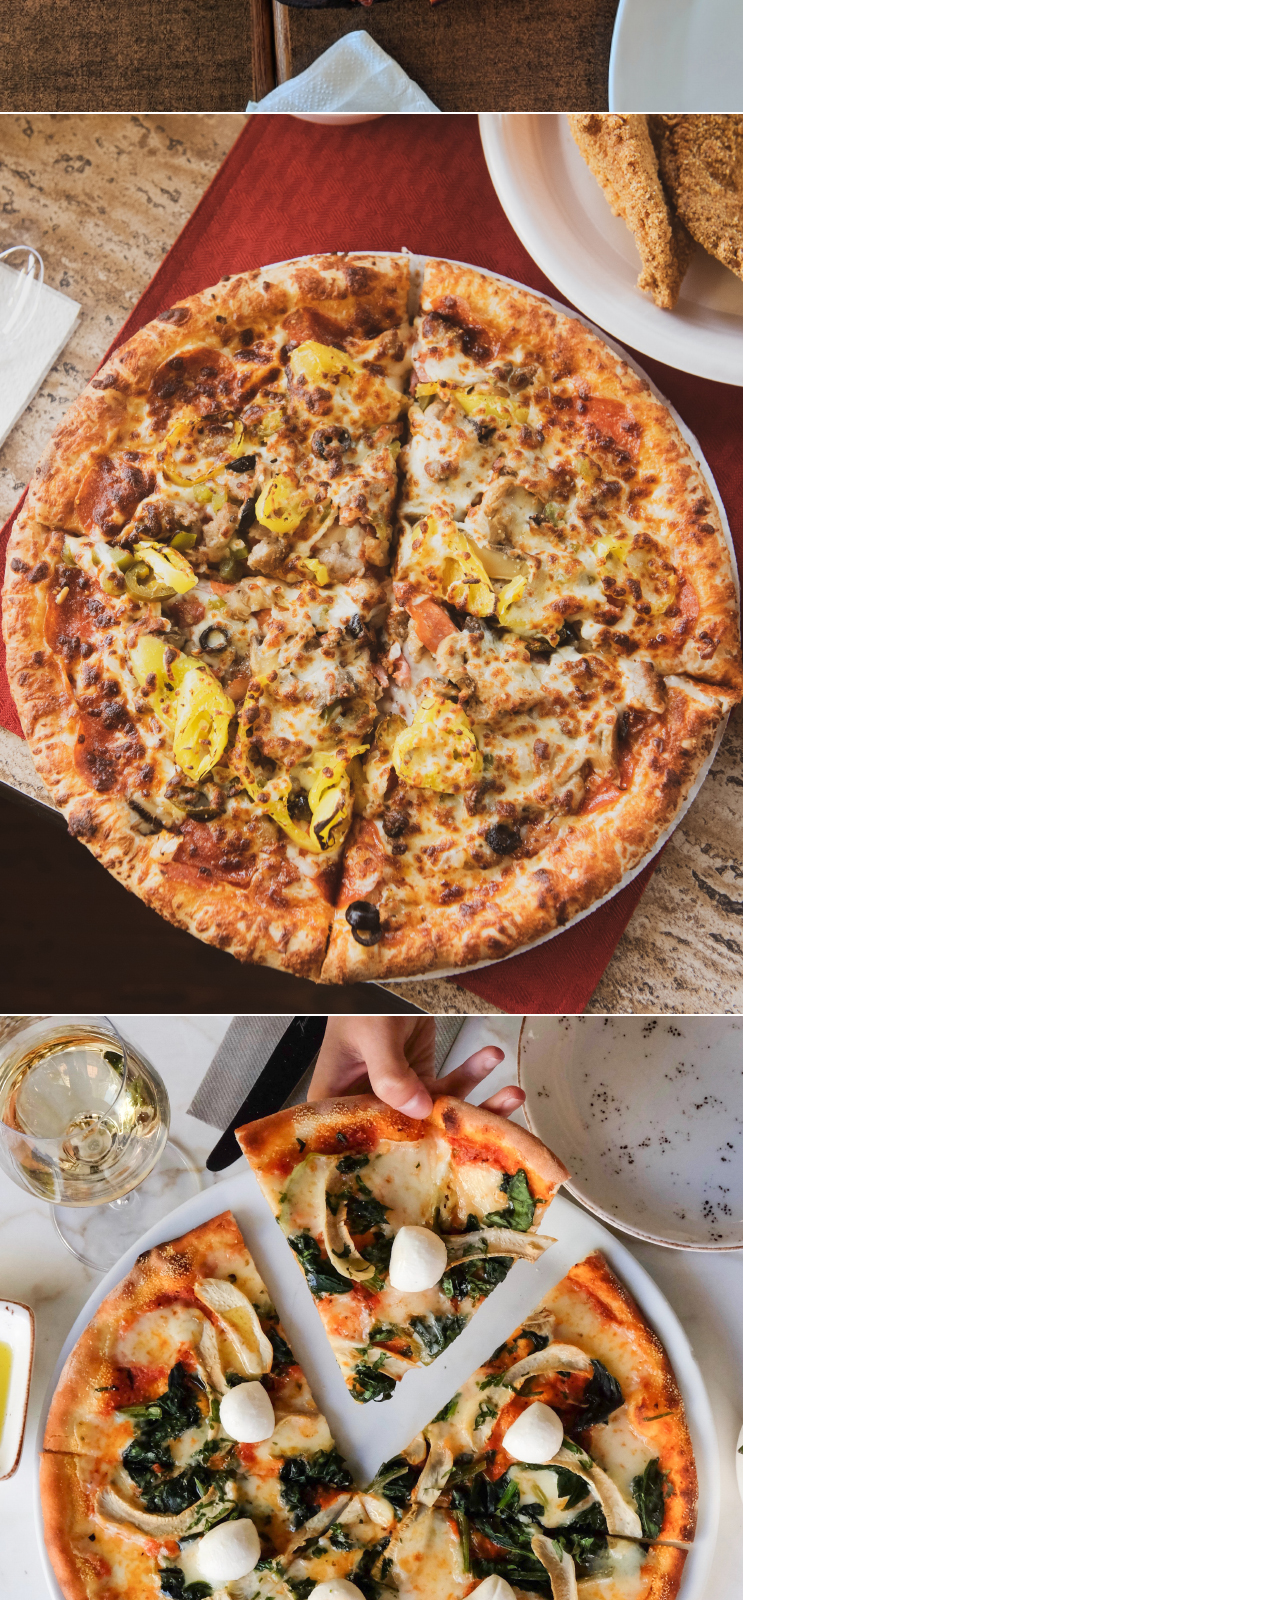
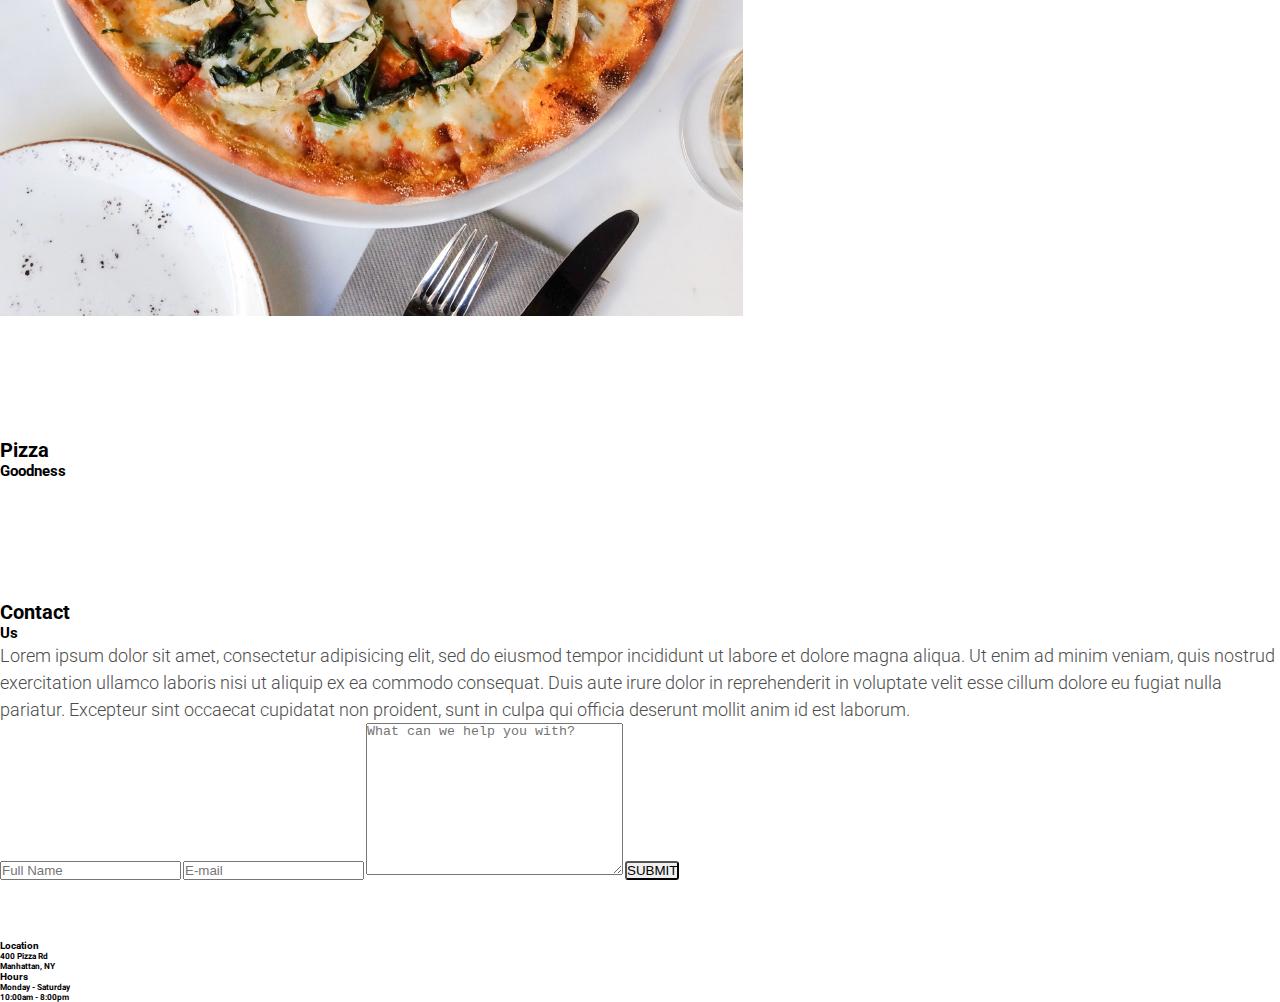
==== commit c37b3319: "changes in css file" ====
--- a/index.html
+++ b/index.html
@@ -24,9 +24,9 @@
 			</div>
 		</nav>
 		<div class="main-text">
-			<h1>Welcome</h1>
-			<h2>Mamma Mia</h2>
-			<a href="#" class="btn main-btn">Explore</a>
+			<h1>Mama Mia!</h1>
+			<h2>italian pizza</h2>
+			<a href="#" class="btn main-btn">Order now</a>
 		</div>
 	</header>
 
--- a/styles.css
+++ b/styles.css
@@ -38,6 +38,12 @@
 /*end global styles*/
 
 /*start reusable classes*/
+.btn{
+	display: inline-block;
+	transition: all 650ms;
+	border-radius: 3px;
+	text-transform: uppercase;
+}
 /*end reusable classes*/
 
 /*start header*/
@@ -53,6 +59,103 @@
 }	
 
 /*start header - nav toggle*/
+/*FIX IT!!!!!!!!!!!!!!!*/
+.menu{
+    padding: 2rem 2.5rem;
+    position: fixed;
+    top: 3rem;
+    right: 3rem;
+    background-color: rgba(0,0,0,.5);
+    z-index: 999;
+    border-radius: 3px;
+    cursor: pointer;
+}
+
+
+.menu .bar{
+    position: absolute;
+    height: 2px;
+    width: 4rem;
+    background-color: var(--main-white);
+    top: 0;
+    left: 0;
+    right: 0;
+    bottom: 0;
+    margin: auto;
+    transition: 650ms;
+}
+
+
+.menu .bar::before,
+.menu .bar::after{
+    content: "";
+    position: absolute;
+    height: 2px;
+    width: 4rem;
+    background-color: var(--main-white);
+    left:0;
+    transition: 650ms;
+}
+
+.menu .bar:before{
+    top: -1rem;
+}
+
+
+.menu .bar::after{
+    top: 1rem;
+}
+/*FIX IT!!!!!!!!!!!!!!!*/
+.nav{
+	width: 100%;
+	height: 6rem;
+	line-height: 6rem;
+	position: relative;
+}
+
+.overlay{
+background-color: rgba(0,0,0,0.95);
+position: fixed;
+right: 0;
+left: 0;
+top: 0;
+bottom: 0;
+z-index: 1;
+transition: all 650ms;
+}
+
+.overlay .menu-open{
+	transform: scale(1);
+	opacity: 1;
+}
+
+.nav .overlay ul{
+	position: relative;
+	height: 100%;
+	display: flex;
+	flex-direction: column;
+	justify-content: center;
+}
+
+.nav .overlay ul li{
+	text-transform: uppercase;
+}
+
+
+.nav .overlay ul li a{
+	display: block;
+	font-size: 2rem;
+	transition: all 650ms;
+	transform: uppercase;
+}
+
+.nav .overlay ul li a:hover,
+.nav .overlay ul li a .active:hover{
+	color: var(--main-font-color);
+	border-bottom-color: var(--main-font-color);
+}
+
+
 /*end header - nav toggle*/
 /*start header - nav*/
 /*end header - nav*/
@@ -85,7 +188,7 @@
 .main-text h2::before,
 .main-text h2::after{
 	content: '';
-	width: 4rem;
+	width: 3rem;
 	height: 3px;
 	top: 50%;
 	transform: translateY(-50%);
@@ -95,11 +198,11 @@
 }
 
 .main-text h2::before{
-	right: -2rem;
+	right: 5rem;
 }
 
 .main-text h2::after{
-	left: -2rem;
+	left: 5rem;
 }
 
 .main-btn{
@@ -114,7 +217,12 @@
 
 .main-btn:hover{
 	transform: translateY(-3px);
-	
+	box-shadow: 0 1rem 2rem rgba(0,0,0,0.2);
+}
+
+.main-btn:active{
+	transform: translateY(0);
+	box-shadow: none;
 }
 /*end header*/
 
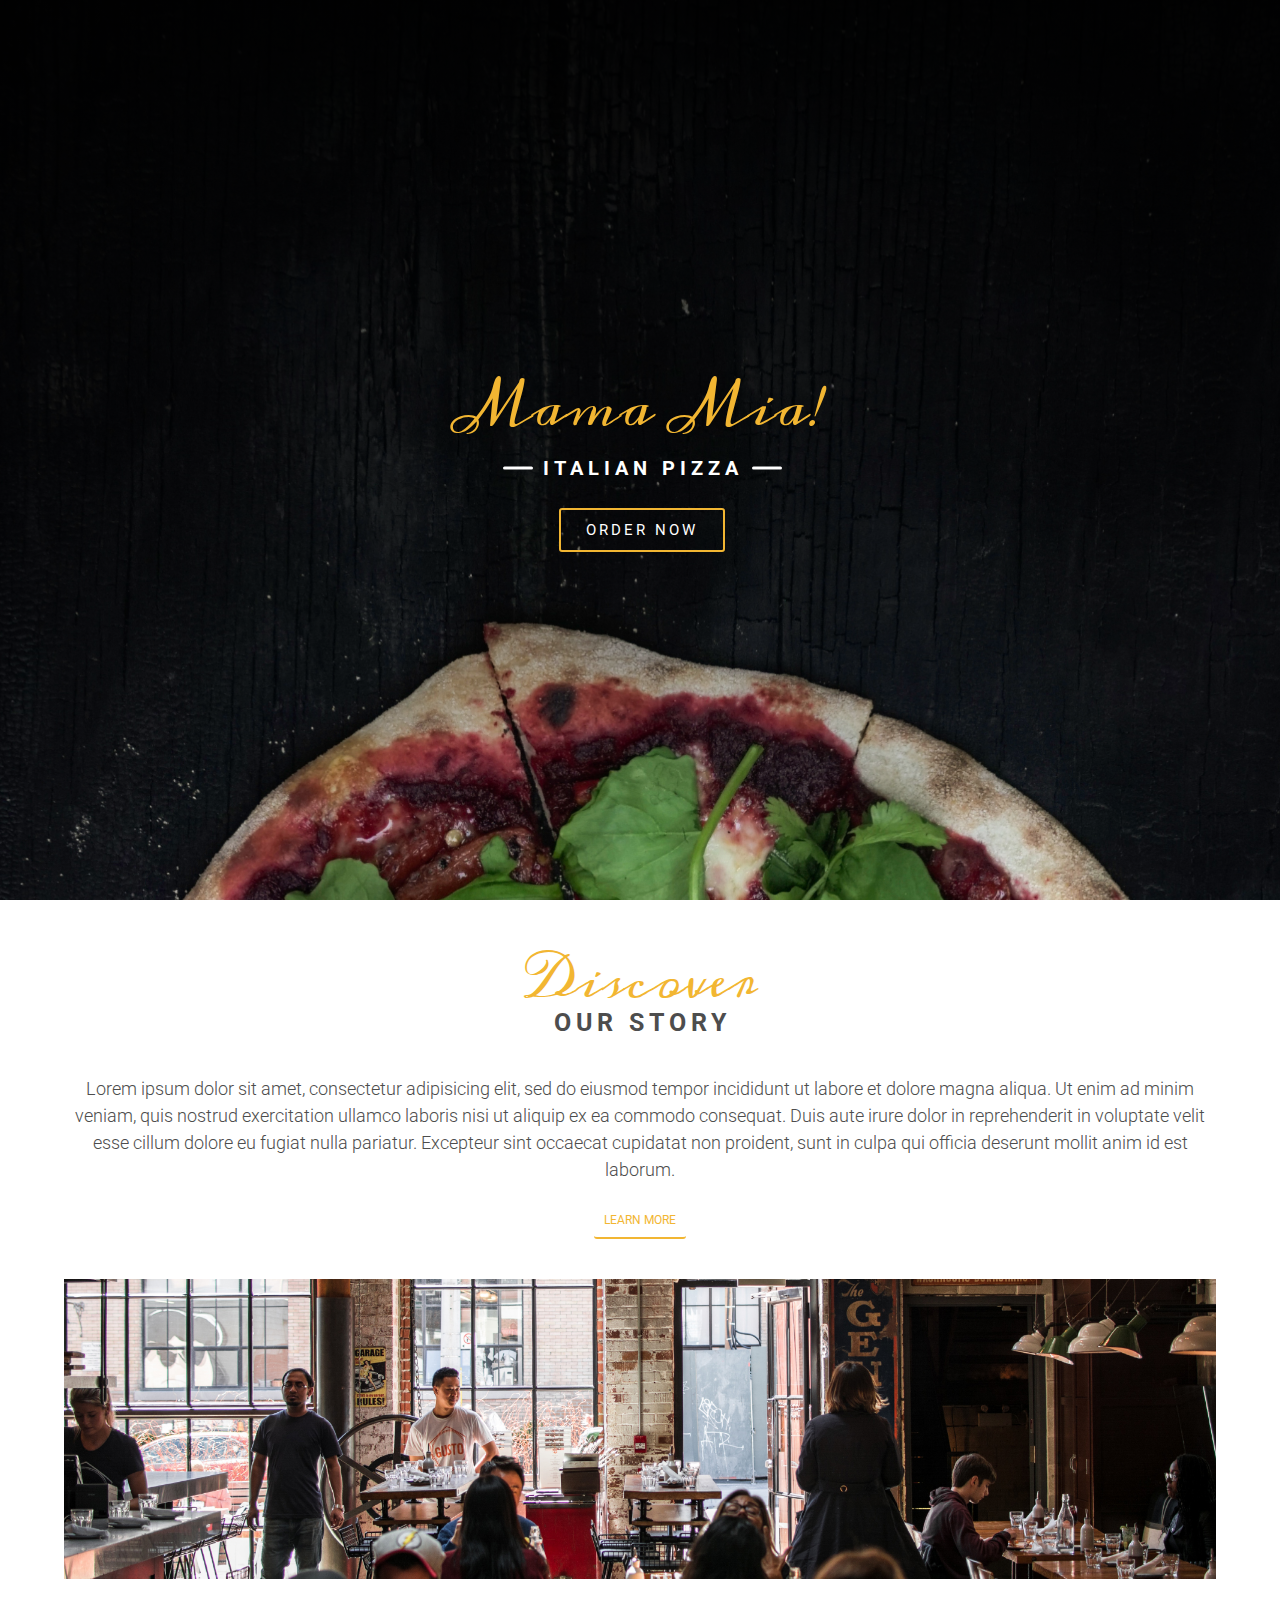
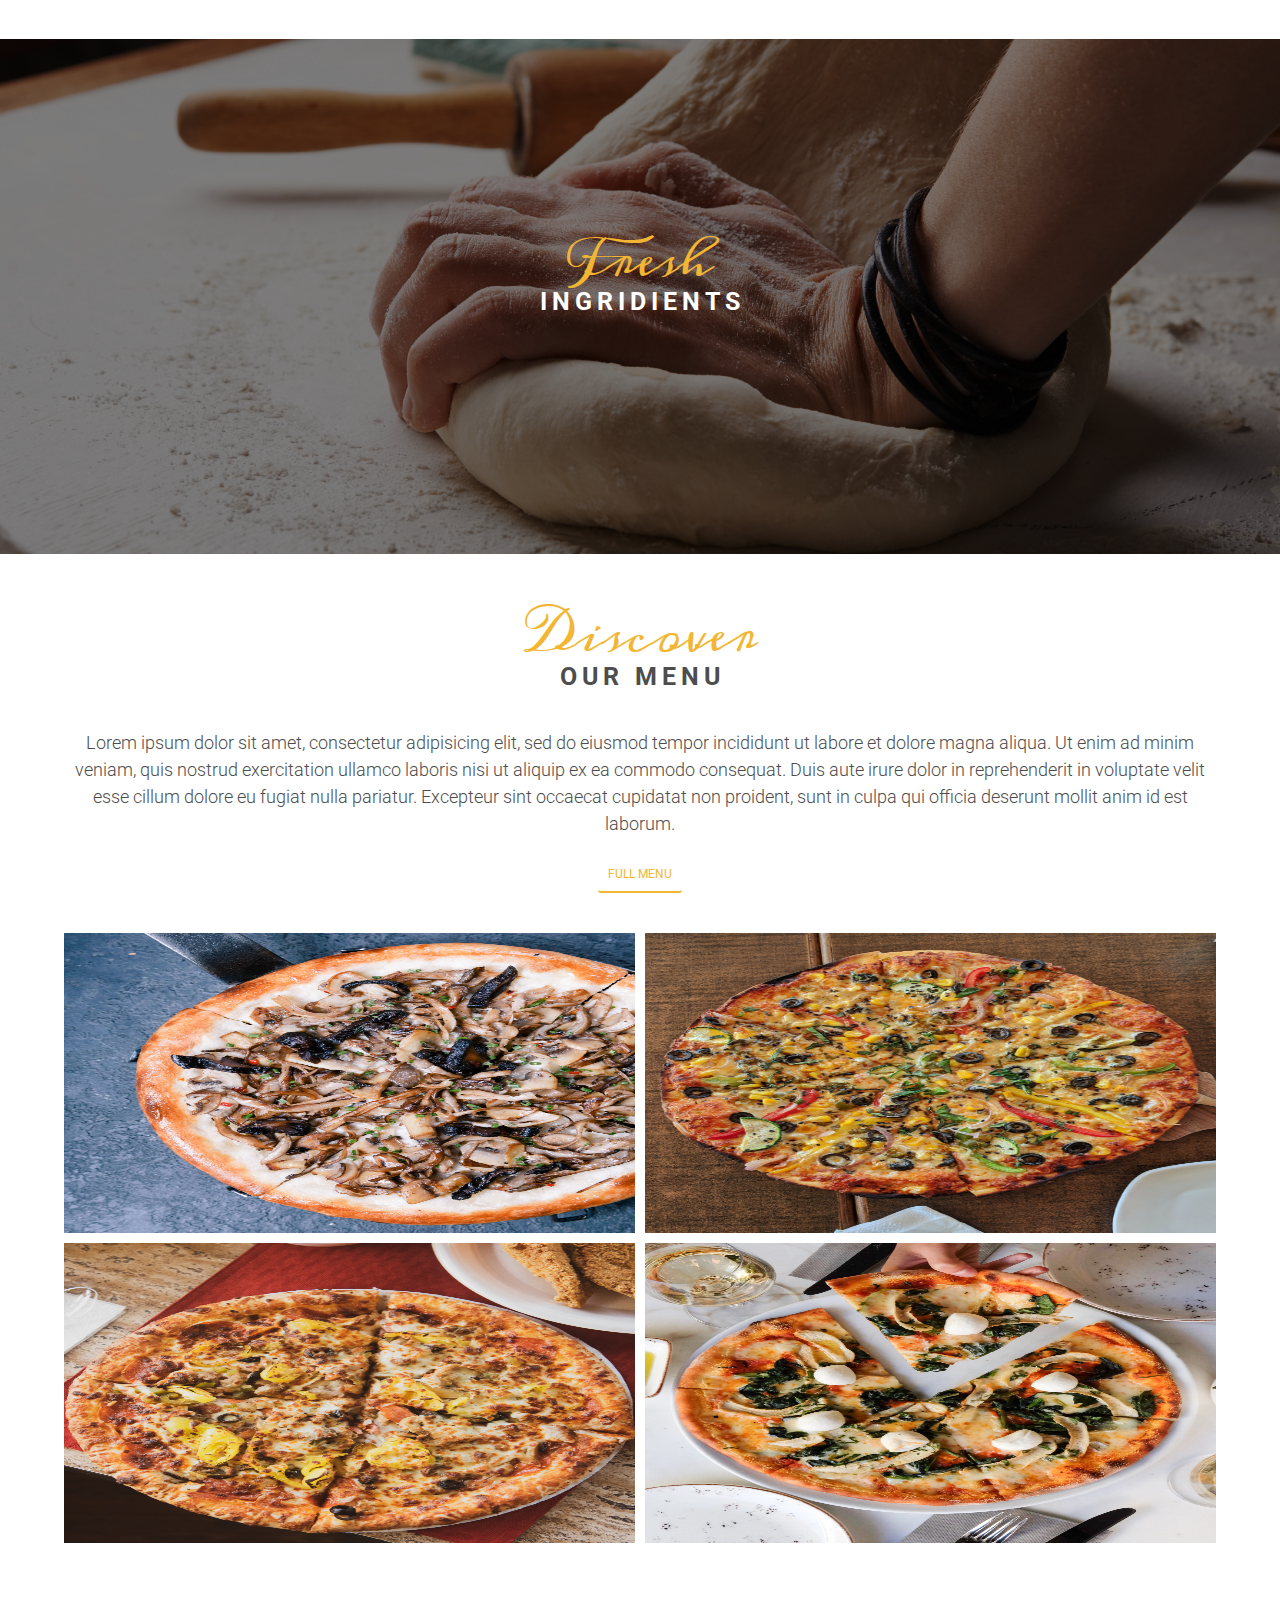
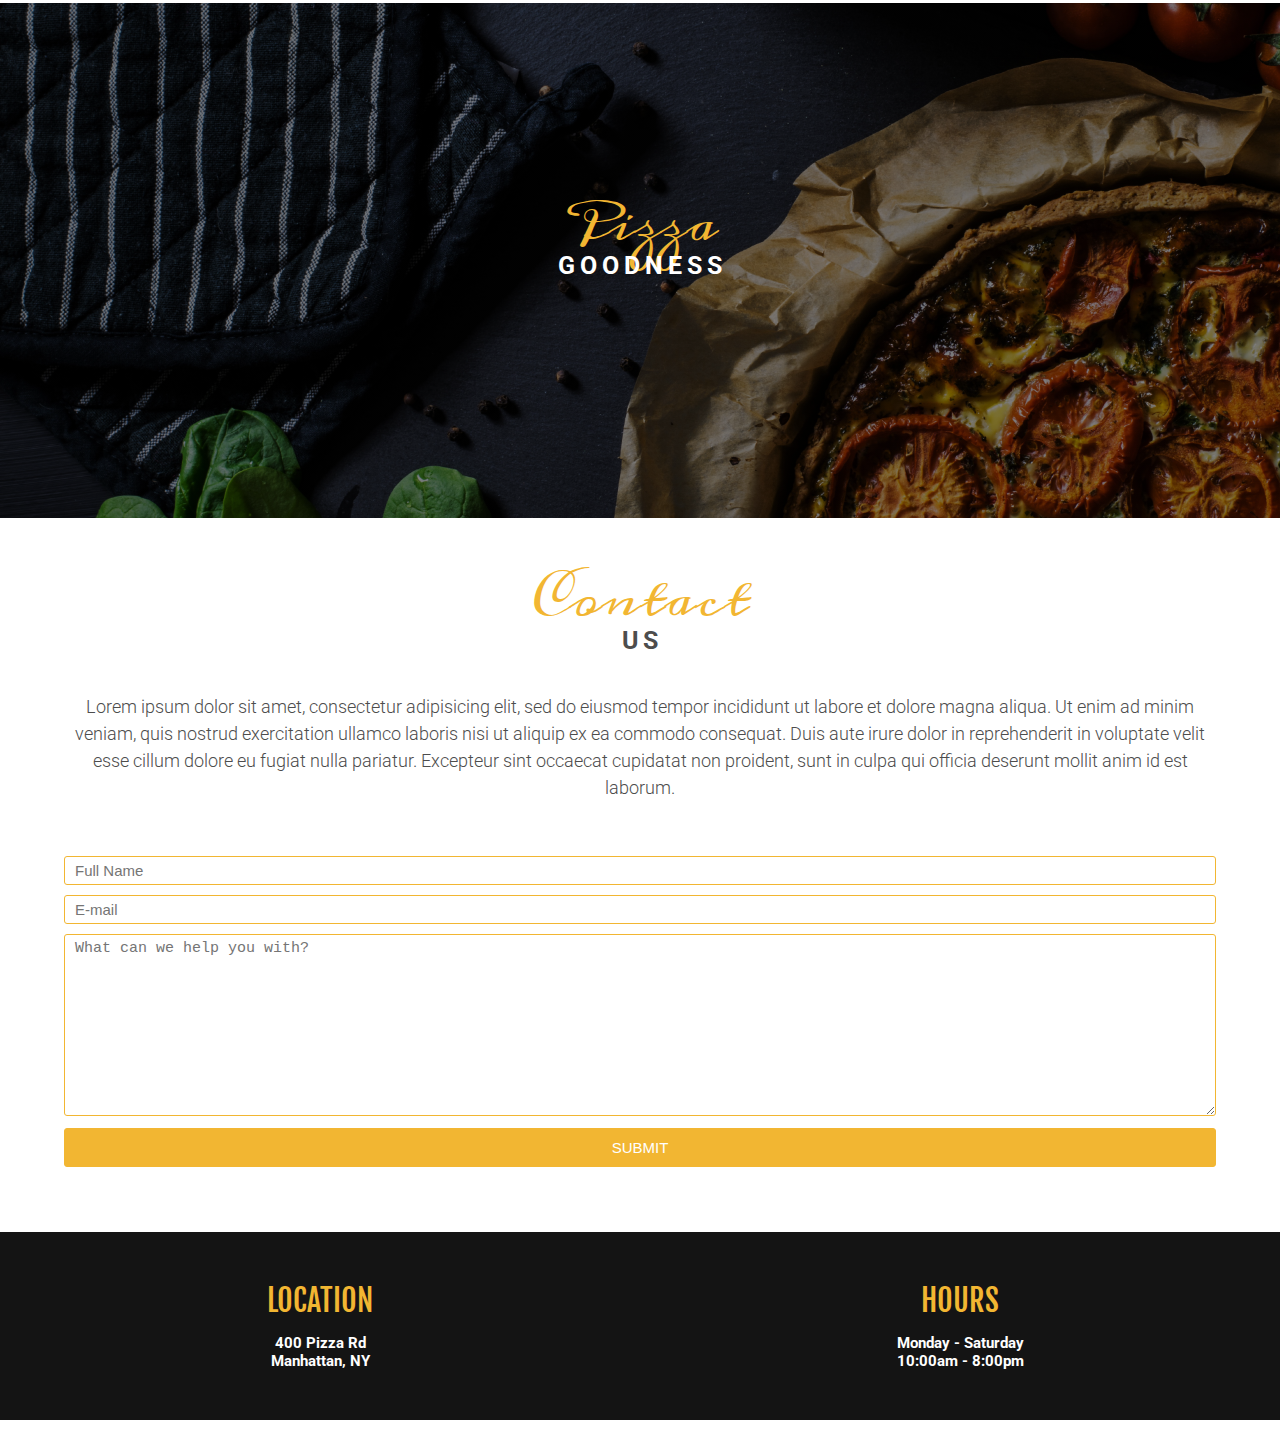
==== commit cb34ad9e: "first part of mobile version ended" ====
--- a/index.html
+++ b/index.html
@@ -7,6 +7,7 @@
     <link rel="stylesheet" href="styles.css">
     <link href="https://fonts.googleapis.com/css?family=Roboto&display=swap" rel="stylesheet">
     <link href="https://fonts.googleapis.com/css?family=Meddon&display=swap" rel="stylesheet">
+    <link href="https://fonts.googleapis.com/css?family=Fjalla+One&display=swap" rel="stylesheet">
 </head>
 <body>
 	<header>
@@ -56,7 +57,7 @@
     <section class="our-menu" id="menu">
 		<div class="container">
 			<h1 class="custom-font">Discover</h1>
-			<h2 class="custom-font-secondary">Our Story</h2>
+			<h2 class="custom-font-secondary">Our Menu</h2>
 			<p>Lorem ipsum dolor sit amet, consectetur adipisicing elit, sed do eiusmod
 			tempor incididunt ut labore et dolore magna aliqua. Ut enim ad minim veniam,
 			quis nostrud exercitation ullamco laboris nisi ut aliquip ex ea commodo
@@ -95,7 +96,7 @@
 				<input type="text" class="input" placeholder="Full Name" name="name" required>
 				<input type="text" class="input" placeholder="E-mail" name="email" required>
 				<textarea name="message" id="" cols="30" rows="10" class="text-area" placeholder="What can we help you with?" required=""></textarea>
-				<input type="submit" name="" class="input btn btn-submit">
+				<input type="submit" name="submit" value="Submit" class="input btn btn-submit">
 			</form>
 		</div>
 	</section>
--- a/styles.css
+++ b/styles.css
@@ -10,6 +10,7 @@
 html{
 	font-size: 10px;
 	font-family: 'Roboto', sans-serif;
+	scroll-behavior: smooth;
 }
 
 :root{
@@ -43,6 +44,51 @@
 	transition: all 650ms;
 	border-radius: 3px;
 	text-transform: uppercase;
+}
+
+.btn-info{
+	font-size: 1.2rem;
+	padding: 1rem;
+	color: var(--main-font-color);
+	border-bottom:2px solid var(--main-font-color);
+	margin:2rem 0 4rem 0;
+}
+
+.btn-info:hover{
+	background-color: var(--main-font-color);
+	color: var(--main-white);
+}
+.custom-font{
+	font-family: var(--main-font-family);
+	color: var(--main-font-color);
+	font-size: 4.5rem;
+	line-height: 1;
+	font-weight: 100;
+	margin-bottom: 1.5rem;
+}
+
+.custom-font-secondary{
+	text-transform: uppercase;
+	letter-spacing: 5px;
+	margin-right: -5px;
+	font-size: 2.5rem;
+	line-height: 0.2;
+	color: var(--main-font-dark-gray);
+	margin-bottom: 5rem;
+}
+
+.container{
+	width: 90%;
+	margin: 0 auto;
+	text-align: center;
+}
+
+.between-sec{
+	padding: 20rem 0;
+}
+
+.between-sec-color{
+	color: var(--main-white);
 }
 /*end reusable classes*/
 
@@ -59,7 +105,34 @@
 }	
 
 /*start header - nav toggle*/
-/*FIX IT!!!!!!!!!!!!!!!*/
+/*wersja inna
+
+.menu{
+	padding: 2rem 2.5rem;
+	position: fixed;
+	top: 3rem;
+	right: 3rem;
+	background-color: rgba(0,0,0,0.5);
+	z-index: 999;
+	border-radius: 3px;
+	cursor: pointer;
+}
+
+.menu .bar,
+.menu .bar::before,
+.menu .bar::after{
+	content: '';
+	position: absolute;
+	height: 2px;
+	width: 4rem;
+	background-color: var(--main-white);
+	top: 0;
+	
+}
+
+wersja inna*/
+
+/*wersja od juliaFIX IT!!!!!!!!!!!!!!! */
 .menu{
     padding: 2rem 2.5rem;
     position: fixed;
@@ -105,7 +178,7 @@
 .menu .bar::after{
     top: 1rem;
 }
-/*FIX IT!!!!!!!!!!!!!!!*/
+/*wersja od julia FIX IT!!!!!!!!!!!!!!!*/
 .nav{
 	width: 100%;
 	height: 6rem;
@@ -121,7 +194,9 @@
 top: 0;
 bottom: 0;
 z-index: 1;
-transition: all 650ms;
+transition: opacity 650ms;
+transform: scale(0);
+opacity: 0;
 }
 
 .overlay .menu-open{
@@ -146,7 +221,6 @@
 	display: block;
 	font-size: 2rem;
 	transition: all 650ms;
-	transform: uppercase;
 }
 
 .nav .overlay ul li a:hover,
@@ -228,19 +302,100 @@
 
 
 /*start our story*/
+.store{
+	width: 100%;
+	min-height: 30rem;
+	background: url("images/store.jpg") center no-repeat;
+	background-size: cover;
+}
+
 /*end our story*/
 
 /*start fresh ingridients*/
+.fresh-ingridients{
+	width: 100%;
+	background: linear-gradient(to bottom, rgba(0,0,0,0.5), rgba(0,0,0,0.5)), url("images/between.jpg") center no-repeat;
+	background-size: cover;
+}
 /*end fresh ingridients*/
 
 /*start our menu*/
+.image-group{
+	display: grid;
+	grid-template-columns: 1fr 1fr;
+	grid-gap: 10px;
+}
+
+.image-group img{
+	width: 100%;
+	height: 30rem;
+}
 /*end our menu*/
 
 /*start pizza goodness*/
+.pizza-goodness{
+	width: 100%;
+	background: linear-gradient(to bottom, rgba(0,0,0,0.5), rgba(0,0,0,0.5)), url("images/between2.jpg") center no-repeat;
+	background-size: cover;
+}
 /*end pizza goodness*/
 
 /*start contact*/
+.contact-us form{
+	width: 100%;
+	min-width: 9rem;
+	margin-top:5rem;
+}
+
+.input,
+.text-area{
+	width: 100%;
+	max-width: 100%;
+	margin: 5px 0;
+	padding: 5px 1rem;
+	border-radius: 3px;
+	font-size: 1.5rem;
+	border: 1px solid var(--main-font-color);
+	color: #878787;
+}
+
+.input::placeholder,
+.text-area::placeholder{
+	height: 10rem;
+}
+
+.btn-submit{
+	background-color: var(--main-font-color);
+	color: var(--main-white);
+	width: 100%;
+	padding: 1rem 0;
+	cursor: pointer;
+}
+
+.btn-submit::hover{
+	background-color: #e1aa2f;
+}
+
 /*end contact*/
 
 /*start footer*/
+footer{
+	width: 100%;
+	display: grid;
+	grid-template-columns: 1fr 1fr;
+	text-align: center;
+	background-color: var(--main-footer-bg-color);
+	padding: 5rem 0;
+	font-size: 1.8rem;
+	color: var(--main-white);
+}
+
+footer h4{
+	font-size: 3rem;
+	text-transform:uppercase;
+	margin-bottom: 1.5rem;
+	color: var(--main-font-color);
+	font-weight: 100;
+	font-family: 'Fjalla One', sans-serif;
+}
 /*end footer*/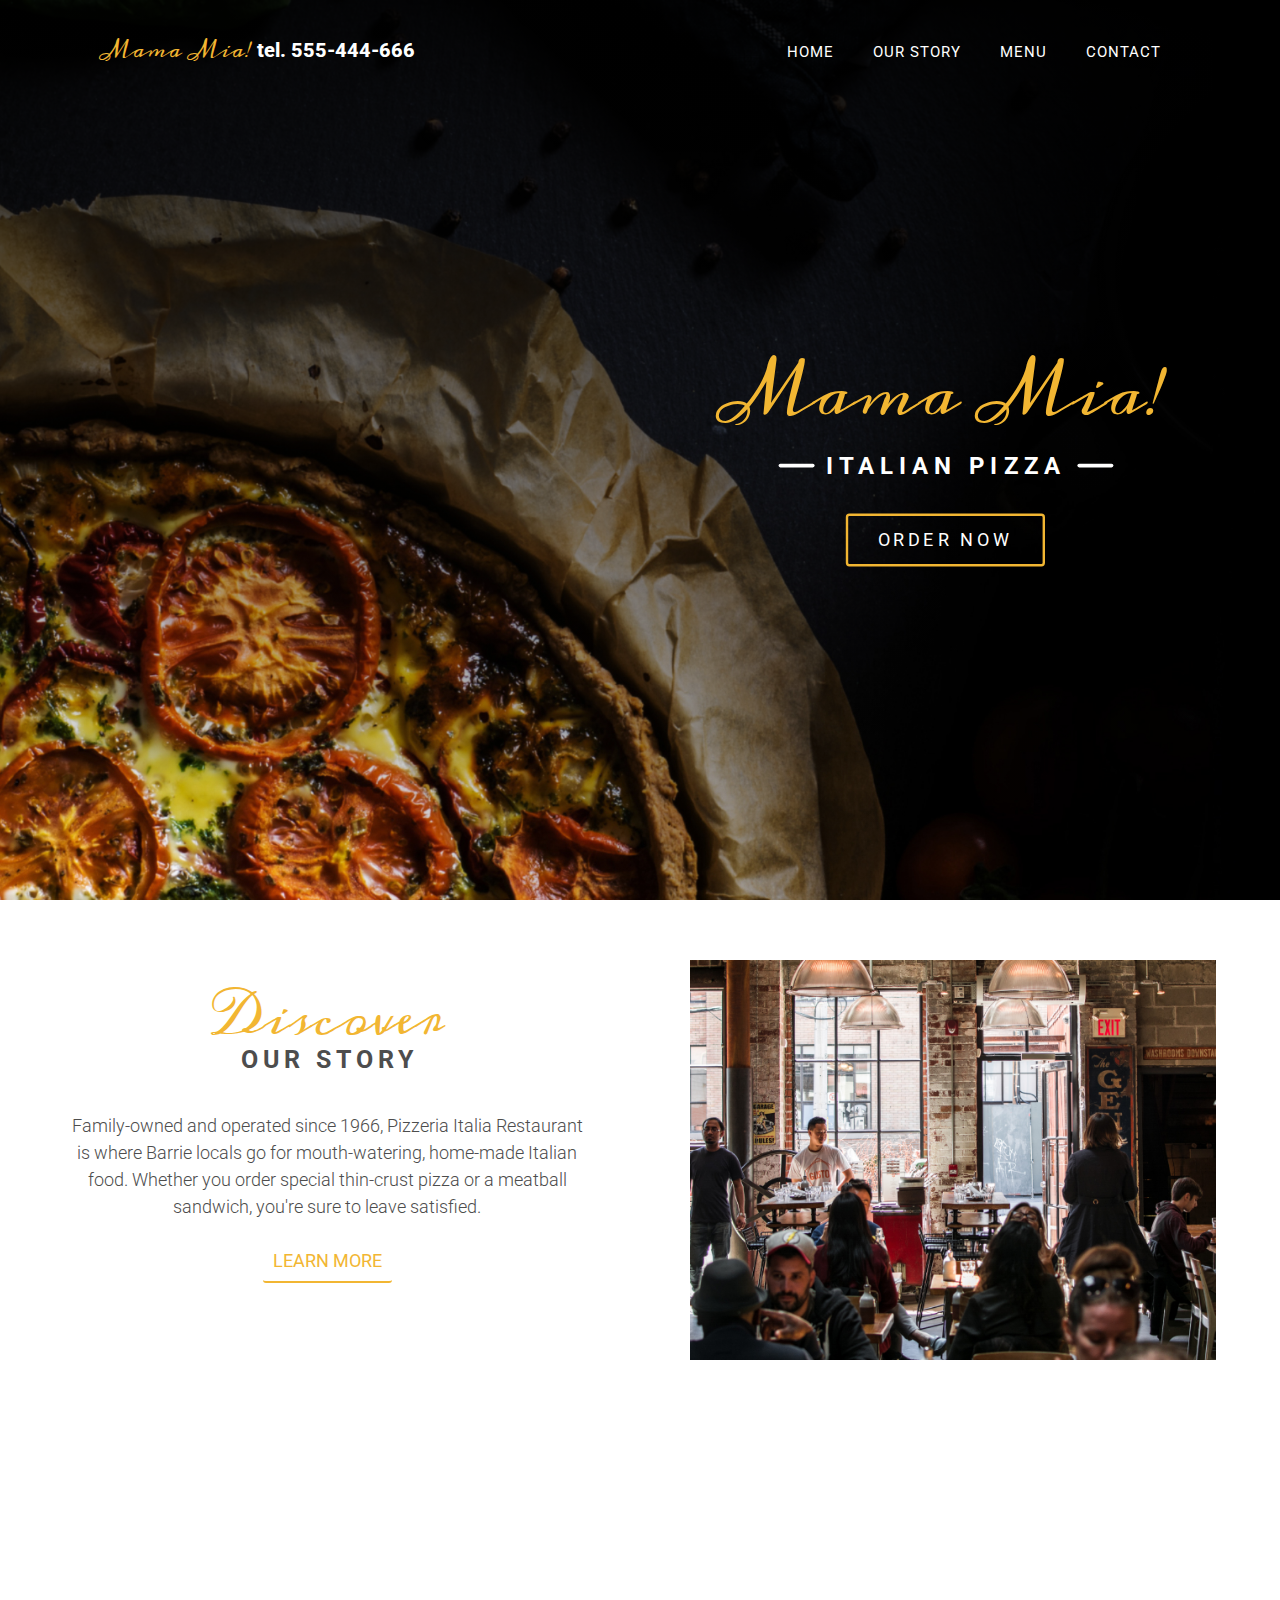
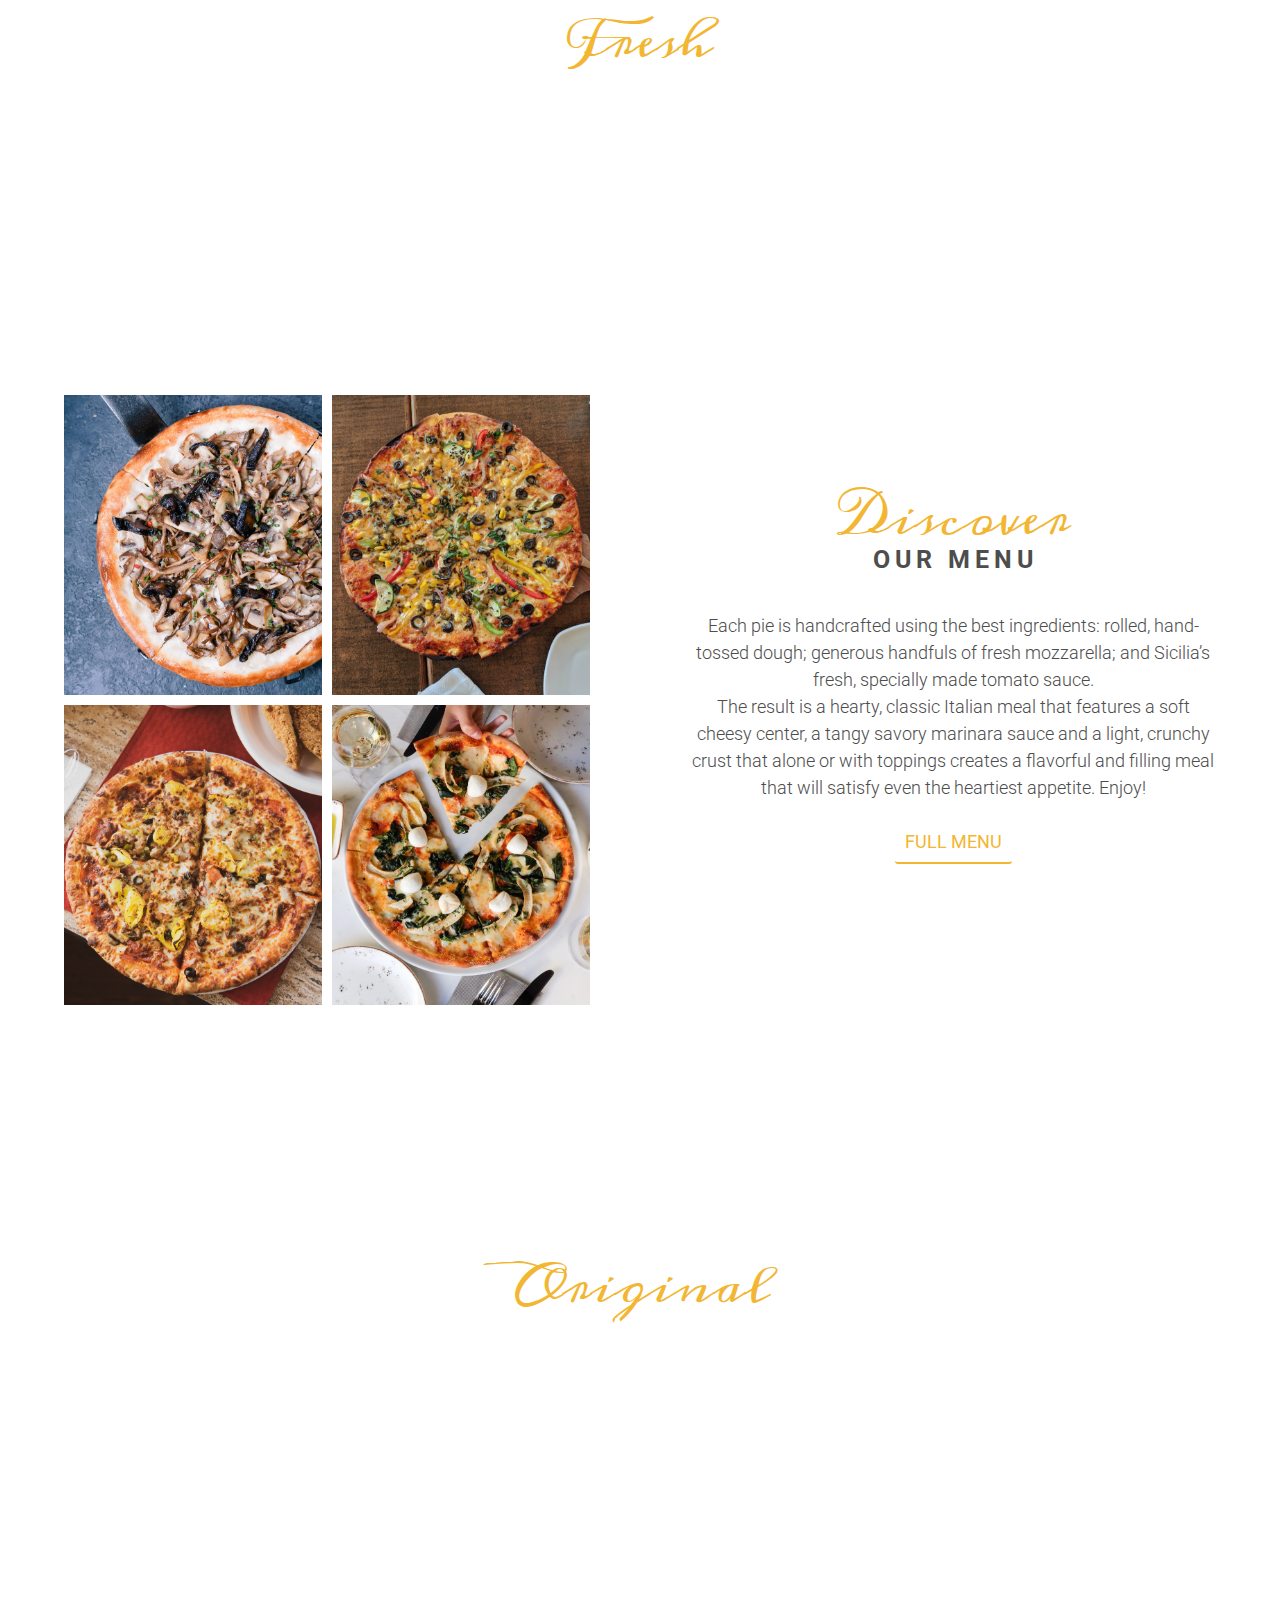
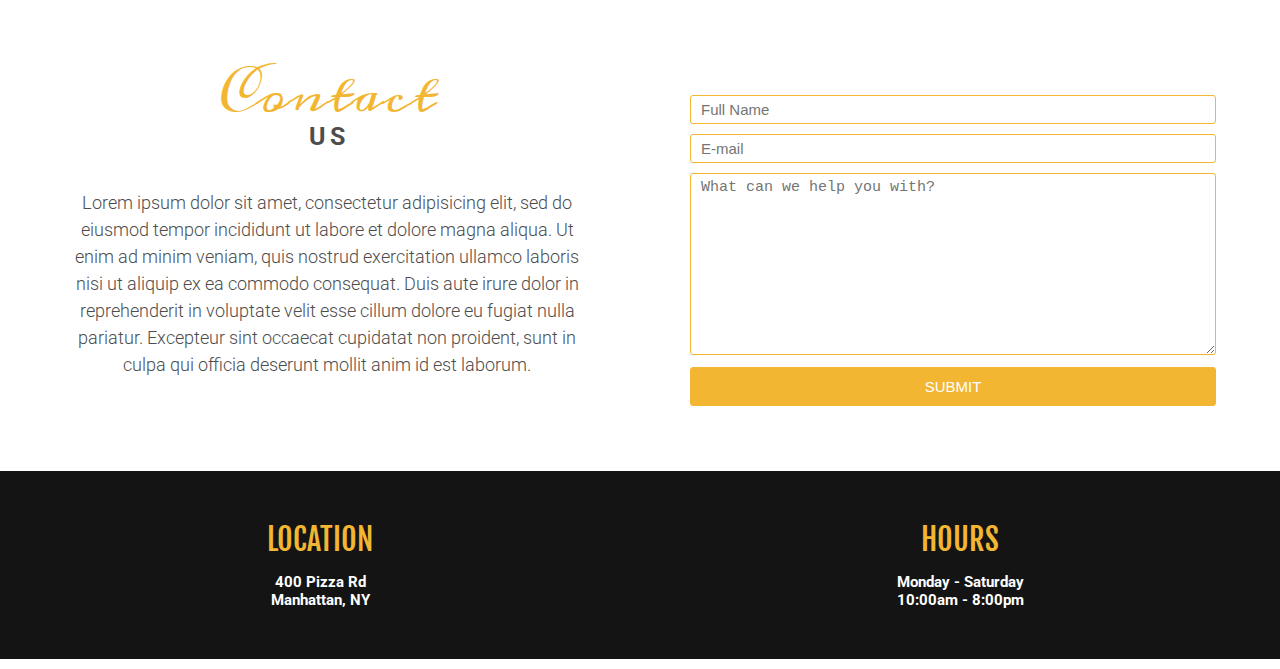
==== commit 711dfa5b: "added media queries to main page" ====
--- a/index.html
+++ b/index.html
@@ -10,11 +10,12 @@
     <link href="https://fonts.googleapis.com/css?family=Fjalla+One&display=swap" rel="stylesheet">
 </head>
 <body>
-	<header>
-		<div class="manu">
+	<header id='home'>
+		<div class="menu">
 			<span class="bar"></span>
 		</div>
 		<nav class="nav">
+			<a href="#home" id="logo"><span>Mama Mia!</span> tel. 555-444-666</a>
 			<div class="overlay">
 				<ul>
 					<li><a href="#home">Home</a></li>
@@ -24,80 +25,77 @@
 				</ul>
 			</div>
 		</nav>
+		
 		<div class="main-text">
+			<div class="scale">
 			<h1>Mama Mia!</h1>
 			<h2>italian pizza</h2>
 			<a href="#" class="btn main-btn">Order now</a>
+		</div>
 		</div>
 	</header>
 
 	<section class="our-story" id="story">
 		<div class="container">
-			<h1 class="custom-font">Discover</h1>
-			<h2 class="custom-font-secondary">Our Story</h2>
-			<p>Lorem ipsum dolor sit amet, consectetur adipisicing elit, sed do eiusmod
-			tempor incididunt ut labore et dolore magna aliqua. Ut enim ad minim veniam,
-			quis nostrud exercitation ullamco laboris nisi ut aliquip ex ea commodo
-			consequat. Duis aute irure dolor in reprehenderit in voluptate velit esse
-			cillum dolore eu fugiat nulla pariatur. Excepteur sint occaecat cupidatat non
-			proident, sunt in culpa qui officia deserunt mollit anim id est laborum.
-			</p>
-			<a href="#" class="btn btn-info">Learn More</a>
-			<div class="store"></div>
+			<div class="center add-padding-right">
+				<h1 class="custom-font">Discover</h1>
+				<h2 class="custom-font-secondary">Our Story</h2>
+				<p>Family-owned and operated since 1966, Pizzeria Italia Restaurant is where Barrie locals go for mouth-watering, home-made Italian food. Whether you order special thin-crust pizza or a meatball sandwich, you're sure to leave satisfied.
+				</p>
+				<a href="#" class="btn btn-info">Learn More</a>
+			</div>
+			<div class="store add-flex"></div>
 		</div>
 	</section>
 
     <section class="fresh-ingridients between-sec">
-    	<div class="container">
     		<h1 class="custom-font">Fresh</h1>
     		<h2 class="custom-font-secondary between-sec-color">Ingridients</h2>
-    	</div>
     </section>
 
     <section class="our-menu" id="menu">
 		<div class="container">
-			<h1 class="custom-font">Discover</h1>
-			<h2 class="custom-font-secondary">Our Menu</h2>
-			<p>Lorem ipsum dolor sit amet, consectetur adipisicing elit, sed do eiusmod
-			tempor incididunt ut labore et dolore magna aliqua. Ut enim ad minim veniam,
-			quis nostrud exercitation ullamco laboris nisi ut aliquip ex ea commodo
-			consequat. Duis aute irure dolor in reprehenderit in voluptate velit esse
-			cillum dolore eu fugiat nulla pariatur. Excepteur sint occaecat cupidatat non
-			proident, sunt in culpa qui officia deserunt mollit anim id est laborum.
-			</p>
-			<a href="#" class="btn btn-info">Full Menu</a>
-			<div class="image-group">
-				<img src="images/pizza.jpg" alt="">
-				<img src="images/pizza2.jpg" alt="">
-				<img src="images/pizza3.jpg" alt="">
-				<img src="images/pizza4.jpg" alt="">
+			<div class="center second">
+				<h1 class="custom-font">Discover</h1>
+				<h2 class="custom-font-secondary">Our Menu</h2>
+				<p>Each pie is handcrafted using the best ingredients: rolled, hand-tossed dough; generous handfuls of fresh mozzarella; and Sicilia’s fresh, specially made tomato sauce.<br>The result is a hearty, classic Italian meal that features a soft cheesy center, a tangy savory marinara sauce and a light, crunchy crust that alone or with toppings creates a flavorful and filling meal that will satisfy even the heartiest appetite. Enjoy!
+				</p>
+				<a href="#" class="btn btn-info">Full Menu</a>
 			</div>
+				<div class="image-group add-flex add-padding-right first">
+					<img src="images/pizza.jpg" alt="">
+					<img src="images/pizza2.jpg" alt="">
+					<img src="images/pizza3.jpg" alt="">
+					<img src="images/pizza4.jpg" alt="">
+				</div>
 		</div>
 	</section>
 
-	<section class="pizza-goodness between-sec">
-    	<div class="container">
-    		<h1 class="custom-font">Pizza</h1>
-    		<h2 class="custom-font-secondary between-sec-color">Goodness</h2>
-    	</div>
+	<section class="pizza-original between-sec">
+    		<h1 class="custom-font">Original</h1>
+    		<h2 class="custom-font-secondary between-sec-color">Italian Pizza</h2>
     </section>
     <section class="contact-us" id="contact">
 		<div class="container">
-			<h1 class="custom-font">Contact</h1>
-			<h2 class="custom-font-secondary">Us</h2>
-			<p>Lorem ipsum dolor sit amet, consectetur adipisicing elit, sed do eiusmod
-			tempor incididunt ut labore et dolore magna aliqua. Ut enim ad minim veniam,
-			quis nostrud exercitation ullamco laboris nisi ut aliquip ex ea commodo
-			consequat. Duis aute irure dolor in reprehenderit in voluptate velit esse
-			cillum dolore eu fugiat nulla pariatur. Excepteur sint occaecat cupidatat non
-			proident, sunt in culpa qui officia deserunt mollit anim id est laborum.
-			</p>
-			<form action="">
-				<input type="text" class="input" placeholder="Full Name" name="name" required>
-				<input type="text" class="input" placeholder="E-mail" name="email" required>
-				<textarea name="message" id="" cols="30" rows="10" class="text-area" placeholder="What can we help you with?" required=""></textarea>
-				<input type="submit" name="submit" value="Submit" class="input btn btn-submit">
-			</form>
+			<div class="center add-padding-right">
+				<h1 class="custom-font">Contact</h1>
+				<h2 class="custom-font-secondary">Us</h2>
+				<p>Lorem ipsum dolor sit amet, consectetur adipisicing elit, sed do eiusmod
+				tempor incididunt ut labore et dolore magna aliqua. Ut enim ad minim veniam,
+				quis nostrud exercitation ullamco laboris nisi ut aliquip ex ea commodo
+				consequat. Duis aute irure dolor in reprehenderit in voluptate velit esse
+				cillum dolore eu fugiat nulla pariatur. Excepteur sint occaecat cupidatat non
+				proident, sunt in culpa qui officia deserunt mollit anim id est laborum.
+				</p>
+			</div>
+			<div class="form-container add-flex">
+				<form action="">
+					<input type="text" class="input" placeholder="Full Name" name="name" required>
+					<input type="text" class="input" placeholder="E-mail" name="email" required>
+					<textarea name="message" id="" cols="30" rows="10" class="text-area" placeholder="What can we help you with?" required=""></textarea>
+					<input type="submit" name="submit" value="Submit" class="input btn btn-submit">
+				</form>
+			</div>
 		</div>
 	</section>
 	<footer>
--- a/styles.css
+++ b/styles.css
@@ -85,6 +85,7 @@
 
 .between-sec{
 	padding: 20rem 0;
+	text-align: center;
 }
 
 .between-sec-color{
@@ -104,35 +105,14 @@
 	position: relative;
 }	
 
+.background-menu{
+	background: linear-gradient(to bottom, rgba(0,0,0,0.9), transparent);
+	height: 10vh;
+	position: fixed;
+}
+
 /*start header - nav toggle*/
-/*wersja inna
-
-.menu{
-	padding: 2rem 2.5rem;
-	position: fixed;
-	top: 3rem;
-	right: 3rem;
-	background-color: rgba(0,0,0,0.5);
-	z-index: 999;
-	border-radius: 3px;
-	cursor: pointer;
-}
-
-.menu .bar,
-.menu .bar::before,
-.menu .bar::after{
-	content: '';
-	position: absolute;
-	height: 2px;
-	width: 4rem;
-	background-color: var(--main-white);
-	top: 0;
-	
-}
-
-wersja inna*/
-
-/*wersja od juliaFIX IT!!!!!!!!!!!!!!! */
+
 .menu{
     padding: 2rem 2.5rem;
     position: fixed;
@@ -178,7 +158,38 @@
 .menu .bar::after{
     top: 1rem;
 }
-/*wersja od julia FIX IT!!!!!!!!!!!!!!!*/
+
+.active .bar{
+	background-color: transparent;
+}
+
+.active .bar::before{
+	transform: rotate(45deg);
+}
+
+.active .bar::after{
+	transform: rotate(-45deg);
+}
+
+.active .bar::before,
+.active .bar::after{
+	top: 0;
+}
+/*end header - nav toggle*/
+/*start header - nav*/
+#logo{
+	display: none;
+	font-size: 2rem;
+	font-weight: 300;
+	border-bottom:-5px;
+	font-weight: 800;
+}
+
+#logo span{
+	font-family: var(--main-font-family);
+	color: var(--main-font-color);
+	font-weight: 100;
+}
 .nav{
 	width: 100%;
 	height: 6rem;
@@ -199,7 +210,7 @@
 opacity: 0;
 }
 
-.overlay .menu-open{
+.overlay.menu-open{
 	transform: scale(1);
 	opacity: 1;
 }
@@ -229,12 +240,9 @@
 	border-bottom-color: var(--main-font-color);
 }
 
-
-/*end header - nav toggle*/
-/*start header - nav*/
 /*end header - nav*/
 /*start header - main text*/
-/*end header - main text*/
+
 .main-text{
 	line-height: 0;
 	margin: auto;
@@ -298,6 +306,7 @@
 	transform: translateY(0);
 	box-shadow: none;
 }
+/*end header - main text*/
 /*end header*/
 
 
@@ -332,13 +341,13 @@
 }
 /*end our menu*/
 
-/*start pizza goodness*/
-.pizza-goodness{
+/*start pizza original*/
+.pizza-original{
 	width: 100%;
 	background: linear-gradient(to bottom, rgba(0,0,0,0.5), rgba(0,0,0,0.5)), url("images/between2.jpg") center no-repeat;
 	background-size: cover;
 }
-/*end pizza goodness*/
+/*end pizza original*/
 
 /*start contact*/
 .contact-us form{
@@ -398,4 +407,89 @@
 	font-weight: 100;
 	font-family: 'Fjalla One', sans-serif;
 }
-/*end footer*/+
+footer p{
+	color: #fff;
+}
+/*end footer*/
+/*start media queries*/
+@media screen and (min-width: 769px){
+	header,
+	.between-sec{
+		background-attachment: fixed;
+	}
+
+	.menu{
+		display: none;
+	}
+
+	#logo{
+		display: block;
+	}
+	.nav{
+		display: flex;
+		padding: 2rem 10rem 0;
+		justify-content:space-between;
+	}
+
+	.nav .overlay{
+		position: initial;
+		background:none;
+		opacity: initial;
+		transform: initial;
+	}
+	.nav .overlay ul{
+		flex-direction: row;
+		list-style: none;
+		margin-top: 2px;
+	}
+
+	.nav .overlay ul li a{
+		font-size: 1.5rem;
+		letter-spacing: 1px;
+		margin-right: -1px;
+		padding: 0 2rem;
+	}
+
+	.main-text{
+	margin-right: 15rem;
+	align-items: right;
+	}
+	.scale {
+	transform: scale(1.2);
+	}
+
+	.container{
+		display: flex;
+		flex-direction: row;
+		align-items: center;
+	}
+	.center{
+		flex:1;
+	}
+	.add-flex{
+		flex:1;
+	}
+
+	.add-padding-right{
+		padding-right: 10rem;
+
+	}
+	.first{
+		order: 1;
+	}
+
+	.second{
+		order: 2;
+	}
+
+	.store{
+		min-height: 40rem;
+	}
+
+	.btn-info{
+		font-size:1.8rem;
+	}
+}
+
+/*end media queries*/
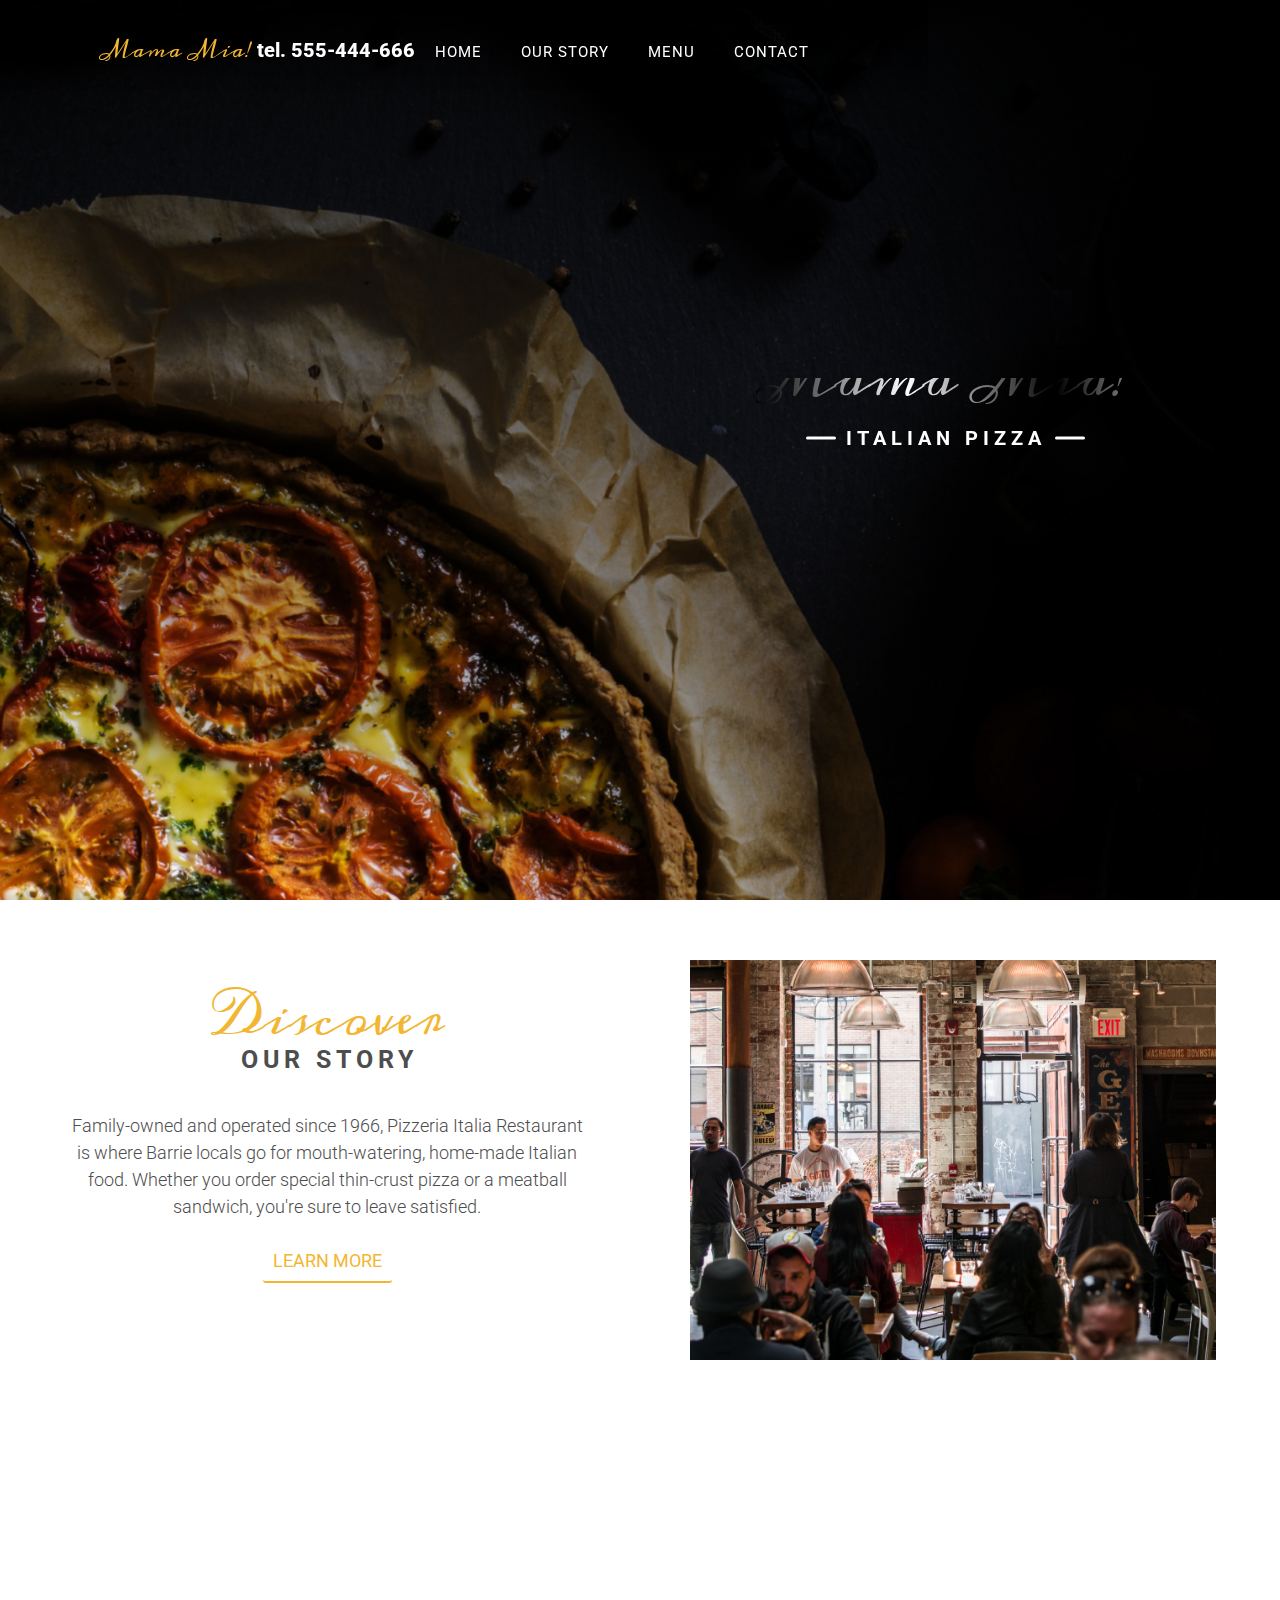
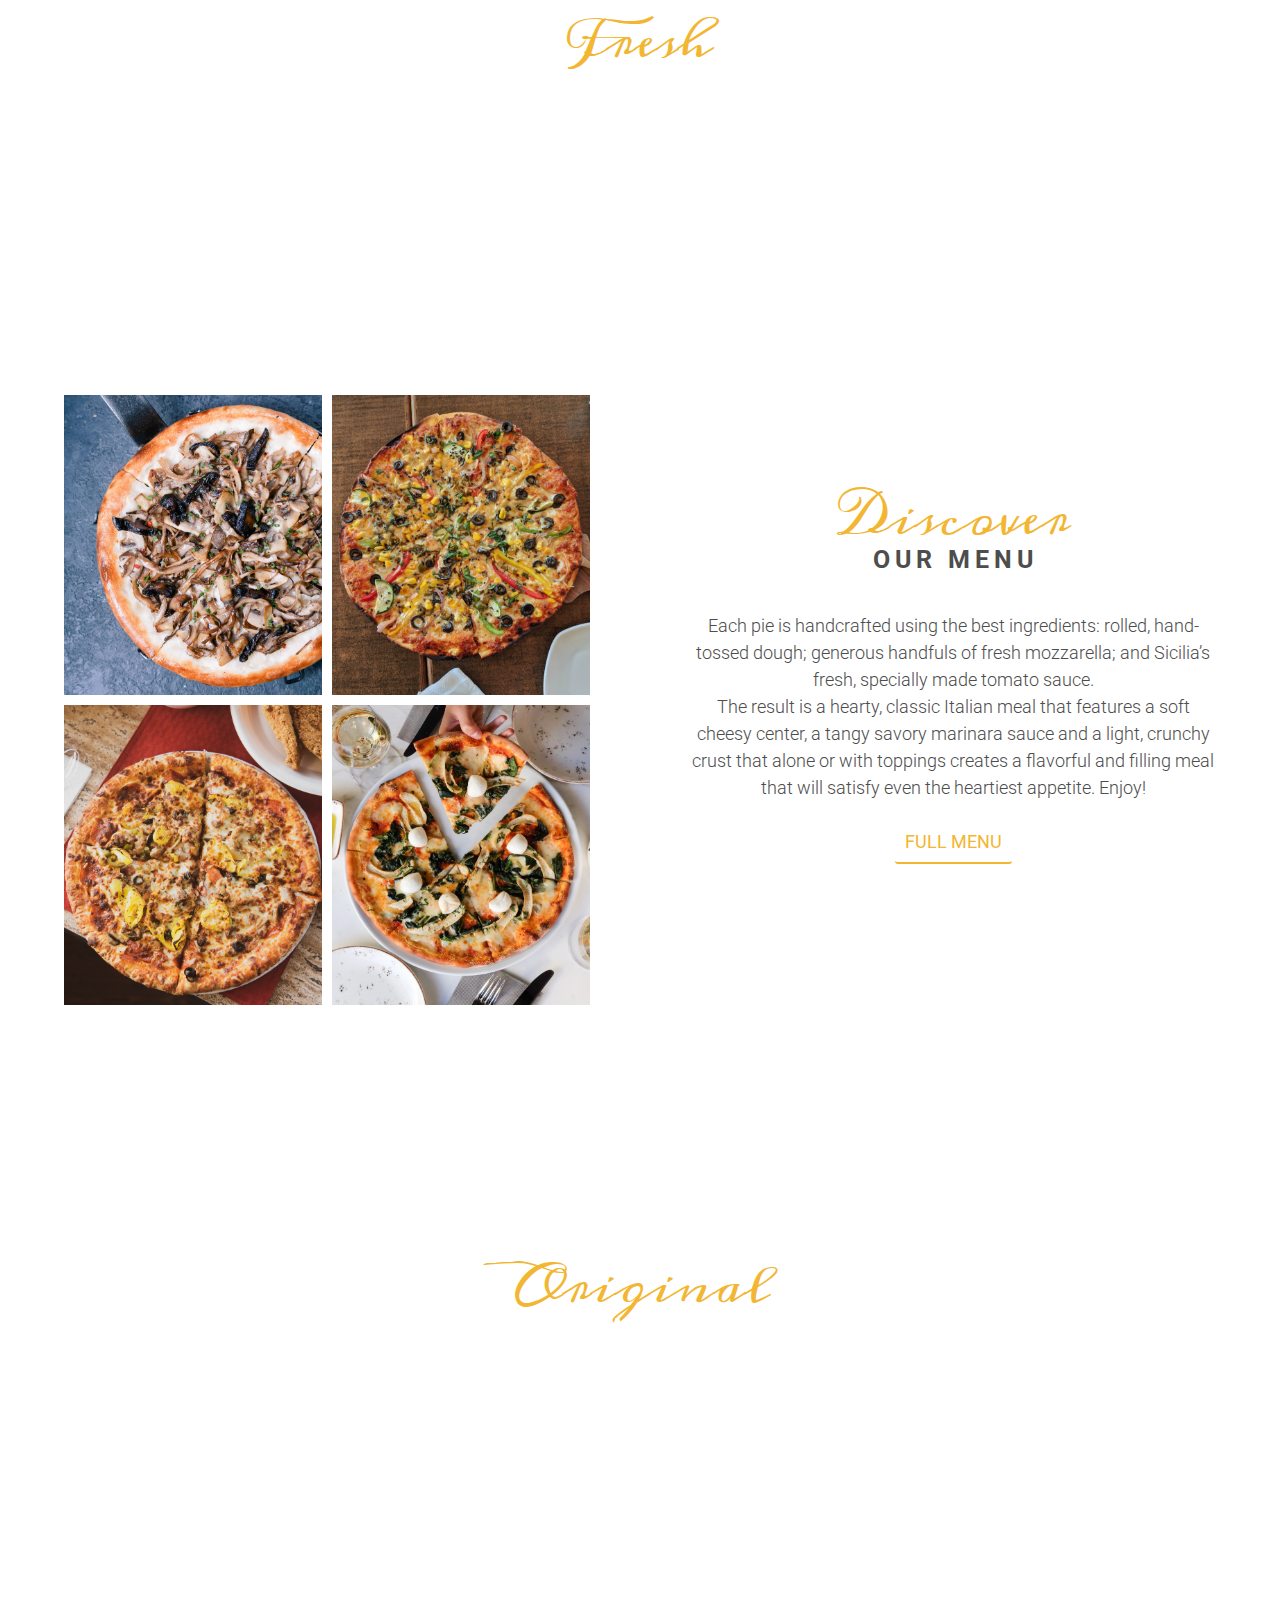
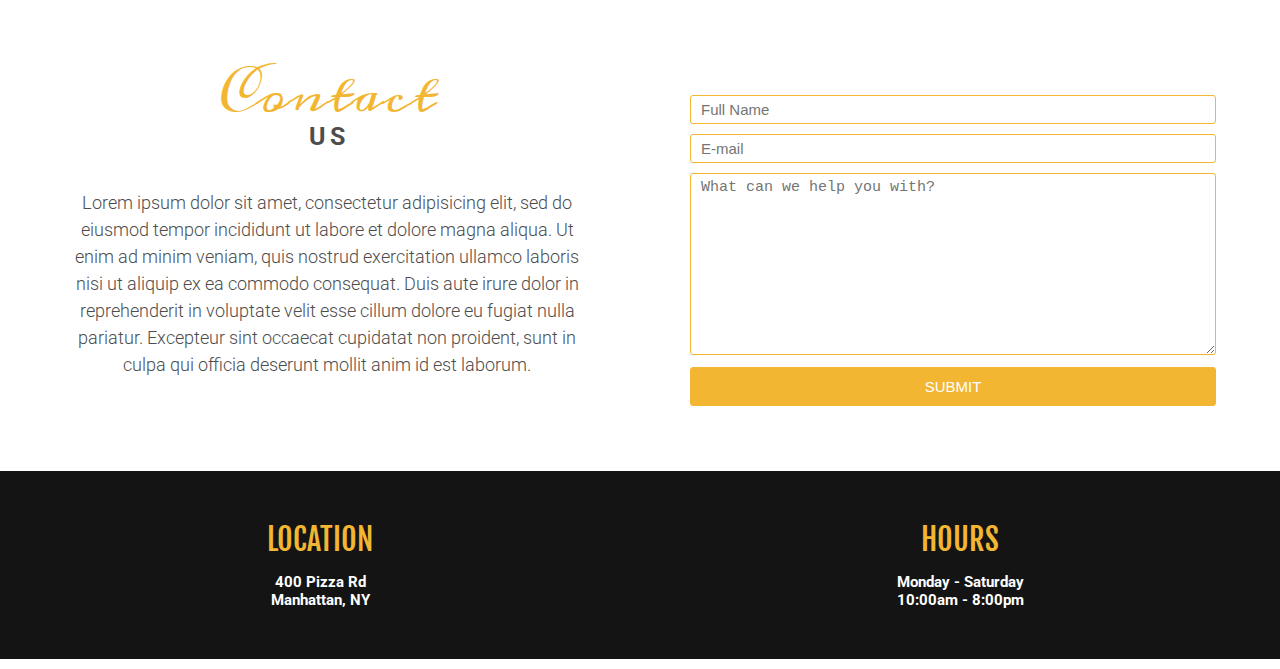
==== commit 6b7787b8: "added text animation" ====
--- a/index.html
+++ b/index.html
@@ -11,27 +11,30 @@
 </head>
 <body>
 	<header id='home'>
-		<div class="menu">
-			<span class="bar"></span>
-		</div>
-		<nav class="nav">
-			<a href="#home" id="logo"><span>Mama Mia!</span> tel. 555-444-666</a>
-			<div class="overlay">
-				<ul>
-					<li><a href="#home">Home</a></li>
-					<li><a href="#story">Our Story</a></li>
-					<li><a href="#menu">Menu</a></li>
-					<li><a href="#contact">Contact</a></li>
-				</ul>
+		<div class="background-menu">
+			<div class="menu">
+				<span class="bar"></span>
+			</div>
+			<nav class="nav">
+				<a href="#home" id="logo"><span>Mama Mia!</span> tel. 555-444-666</a>
+				<div class="overlay">
+					<ul>
+						<li><a href="#home">Home</a></li>
+						<li><a href="#story">Our Story</a></li>
+						<li><a href="#menu">Menu</a></li>
+						<li><a href="#contact">Contact</a></li>
+					</ul>
+				</div>
 			</div>
 		</nav>
 		
 		<div class="main-text">
-			<div class="scale">
-			<h1>Mama Mia!</h1>
-			<h2>italian pizza</h2>
-			<a href="#" class="btn main-btn">Order now</a>
-		</div>
+			<div class="animation">
+				<h1>Mama Mia!</h1>
+			</div>
+				<h2>italian pizza</h2>
+			
+				<a href="#" class="btn main-btn">Order now</a>
 		</div>
 	</header>
 
--- a/styles.css
+++ b/styles.css
@@ -451,13 +451,11 @@
 		padding: 0 2rem;
 	}
 
-	.main-text{
-	margin-right: 15rem;
-	align-items: right;
-	}
+/* WErsja 2
 	.scale {
 	transform: scale(1.2);
 	}
+*/
 
 	.container{
 		display: flex;
@@ -490,6 +488,94 @@
 	.btn-info{
 		font-size:1.8rem;
 	}
+
+	.main-text{
+	margin-right: 15rem;
+	align-items: right;
+	overflow: hidden;
+	}
+
+	.animation{
+  overflow: hidden;
+  background: linear-gradient(90deg, #000, #fff, #000);
+  background-repeat: repeat;
+  background-size: 80%;
+  animation: animate 7s linear forwards;
+  -webkit-background-clip: text;
+  -webkit-text-fill-color: rgba(255, 255, 255, 0);
+	}
+
+	.main-text .main-btn{
+		opacity: 0;
+		animation: 1s fade 1s forwards;
+	}
+
+	@keyframes animate {
+  0% {
+    background-position: -1500%;
+  }
+  100% {
+    background-position: 1500%;
+  }
+}
+
+	@keyframes fade{
+		0%{
+			opacity: 0;
+		}
+		100%{
+			opacity: 1;
+		}
+	}
+
+	/* OTHER ANIMATION
+
+	.main-text h1{
+		transform: translateX(4rem);
+		opacity: 0;
+		animation: 0.5s fadeUp 0.5s forwards;
+	}
+	.main-text h2{
+		transform: scale(2);
+		opacity: 0;
+		animation: fadeIn 0.5s forwards;
+	}
+
+	.main-text .main-btn{
+		opacity: 0;
+		animation: 0.5s fade 1s forwards;
+	}
+	@keyframes fadeIn{
+		0%{
+			transform: scale(1.5);
+			opacity: 0;
+		}
+		100%{
+			transform: scale(1);
+			opacity: 1;
+		}
+	}
+	@keyframes fadeUp{
+		0%{
+			transform: translateY(4rem);
+			opacity: 0;
+		}
+		100%{
+			transform: translateY(0);
+			opacity: 1;
+		}
+	}
+
+		@keyframes fade{
+		0%{
+			opacity: 0;
+		}
+		100%{
+			opacity: 1;
+		}
+	}
+	*/
+
 }
 
 /*end media queries*/
